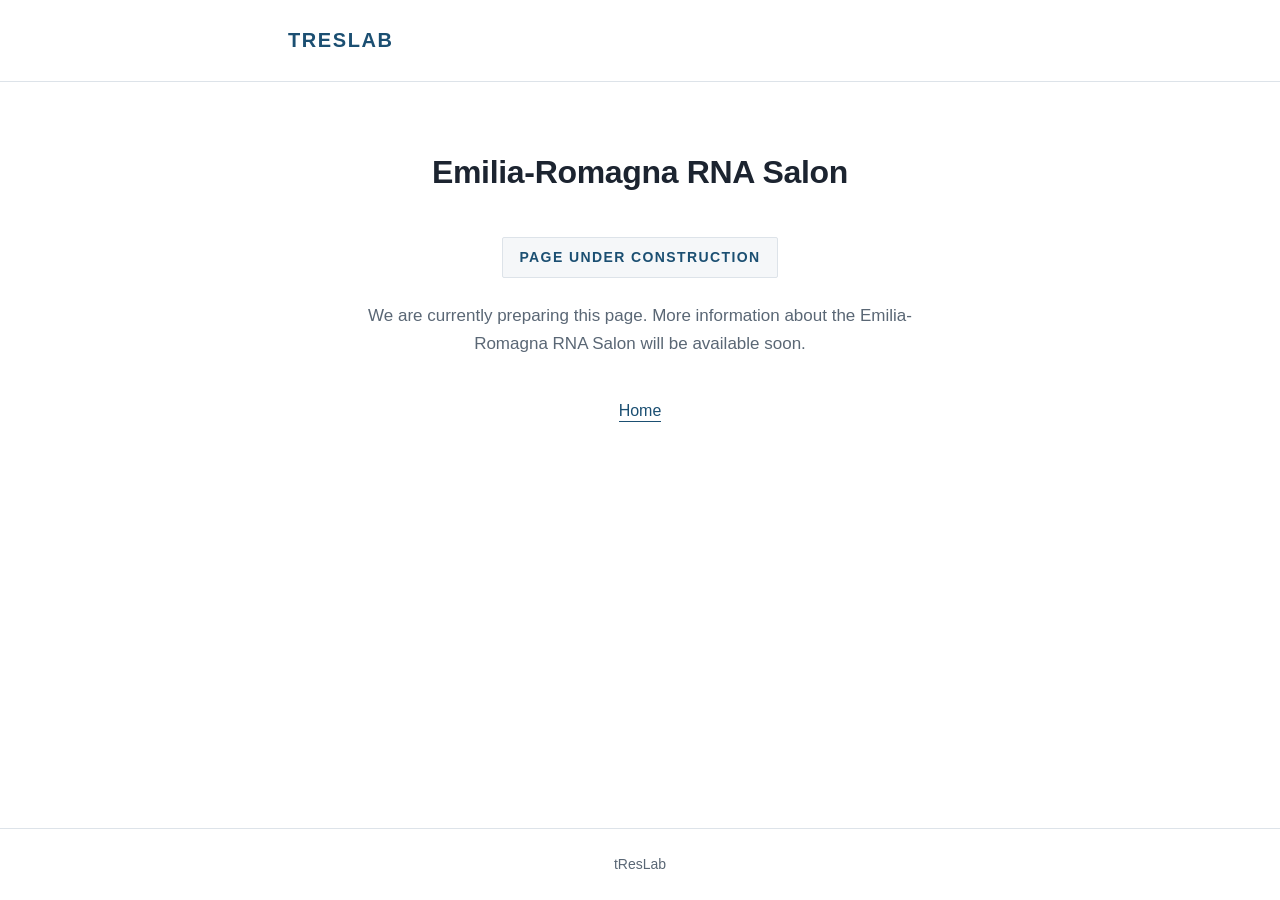
==== emiliaromagna-rna-salon/index.html @ 06aff768 "Add static work-in-progress site with home and RNA Salon pages Co-authored-by: scolari-mattia <32654" ====
<!DOCTYPE html>
<html lang="en">
<head>
    <meta charset="utf-8">
    <meta name="viewport" content="width=device-width, initial-scale=1">
    <title>Emilia-Romagna RNA Salon &mdash; tResLab</title>
    <meta name="description" content="Emilia-Romagna RNA Salon &mdash; page under construction.">
    <link rel="stylesheet" href="../css/style.css">
</head>
<body>
    <header class="site-header">
        <p class="site-title">tResLab</p>
    </header>

    <main class="site-main">
        <h1 class="page-title">Emilia-Romagna RNA Salon</h1>
        <p class="notice">Page under construction</p>
        <p class="lead">We are currently preparing this page. More information about the Emilia-Romagna RNA Salon will be available soon.</p>
        <nav class="site-nav">
            <a href="../">Home</a>
        </nav>
    </main>

    <footer class="site-footer">
        <p>tResLab</p>
    </footer>
</body>
</html>
---- css/style.css ----
:root {
    --color-background: #ffffff;
    --color-surface: #f5f7f9;
    --color-text: #1c2430;
    --color-muted: #5a6775;
    --color-accent: #1b4f72;
    --color-border: #dde3e9;
    --max-width: 44rem;
}

*,
*::before,
*::after {
    box-sizing: border-box;
}

body {
    margin: 0;
    min-height: 100vh;
    display: flex;
    flex-direction: column;
    background-color: var(--color-background);
    color: var(--color-text);
    font-family: "Helvetica Neue", Helvetica, Arial, sans-serif;
    font-size: 1rem;
    line-height: 1.65;
    -webkit-font-smoothing: antialiased;
}

.site-header {
    border-bottom: 1px solid var(--color-border);
    padding: 1.5rem 1.25rem;
}

.site-header .site-title {
    max-width: var(--max-width);
    margin: 0 auto;
    font-size: 1.25rem;
    font-weight: 600;
    letter-spacing: 0.08em;
    text-transform: uppercase;
    color: var(--color-accent);
}

.site-main {
    flex: 1 0 auto;
    width: 100%;
    max-width: var(--max-width);
    margin: 0 auto;
    padding: 4rem 1.25rem;
    text-align: center;
}

.page-title {
    margin: 0 0 1.5rem;
    font-size: 2rem;
    font-weight: 600;
    letter-spacing: -0.01em;
}

.notice {
    display: inline-block;
    margin-bottom: 1.5rem;
    padding: 0.5rem 1rem;
    background-color: var(--color-surface);
    border: 1px solid var(--color-border);
    border-radius: 2px;
    font-size: 0.875rem;
    font-weight: 600;
    letter-spacing: 0.1em;
    text-transform: uppercase;
    color: var(--color-accent);
}

.lead {
    margin: 0 auto 2.5rem;
    max-width: 34rem;
    color: var(--color-muted);
    font-size: 1.0625rem;
}

.site-nav a {
    color: var(--color-accent);
    text-decoration: none;
    border-bottom: 1px solid var(--color-accent);
    padding-bottom: 0.1rem;
}

.site-nav a:hover,
.site-nav a:focus {
    color: var(--color-text);
    border-bottom-color: var(--color-text);
}

.site-footer {
    border-top: 1px solid var(--color-border);
    padding: 1.5rem 1.25rem;
    color: var(--color-muted);
    font-size: 0.875rem;
    text-align: center;
}

.site-footer p {
    max-width: var(--max-width);
    margin: 0 auto;
}

@media (max-width: 40rem) {
    .site-main {
        padding: 2.5rem 1.25rem;
    }

    .page-title {
        font-size: 1.625rem;
    }
}
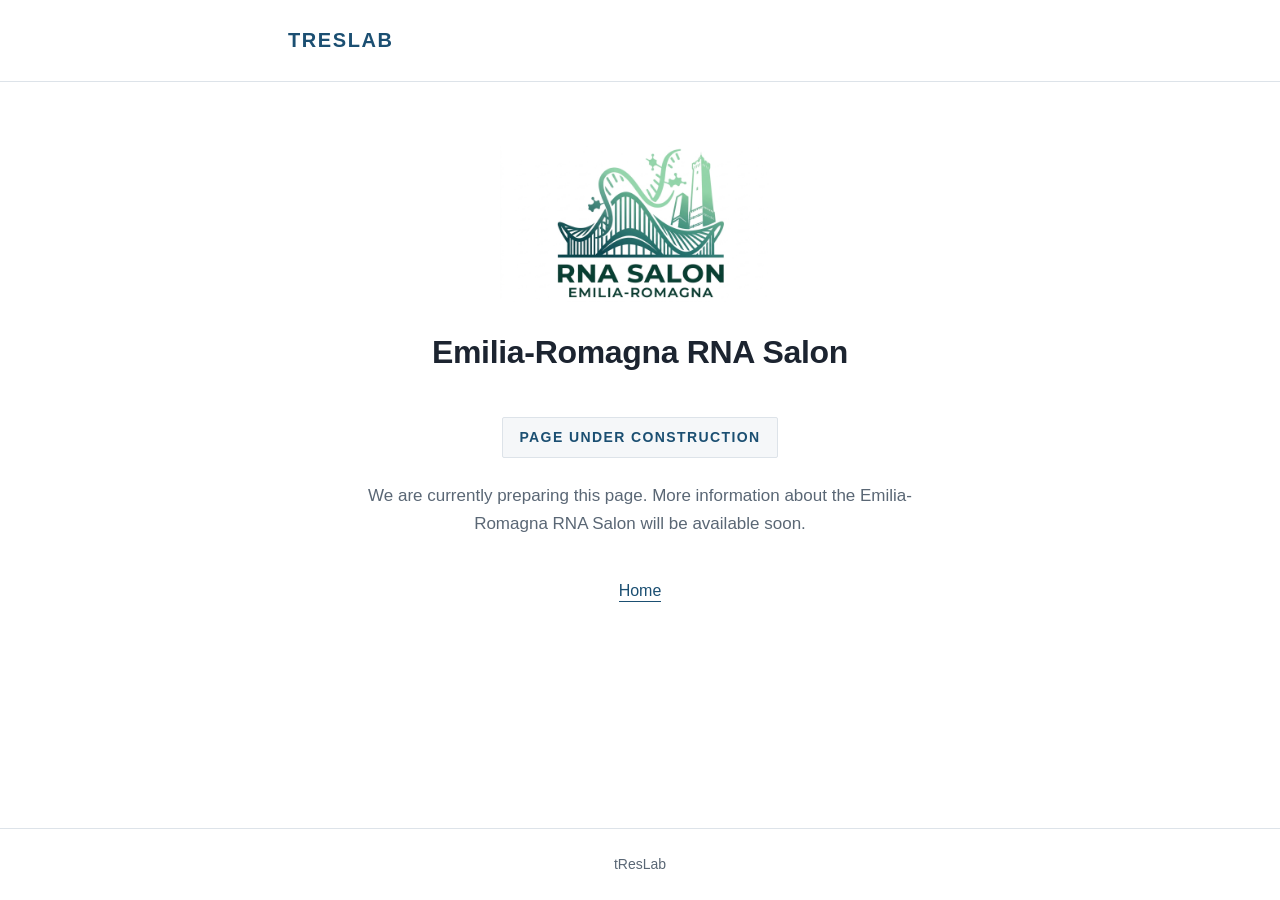
==== commit ed5e9f0f: "Add RNA Salon logo to page header" ====
--- a/emiliaromagna-rna-salon/index.html
+++ b/emiliaromagna-rna-salon/index.html
@@ -6,6 +6,15 @@
     <title>Emilia-Romagna RNA Salon &mdash; tResLab</title>
     <meta name="description" content="Emilia-Romagna RNA Salon &mdash; page under construction.">
     <link rel="stylesheet" href="../css/style.css">
+    <style>
+        .page-logo {
+            display: block;
+            max-width: 280px;
+            width: 100%;
+            height: auto;
+            margin: 0 auto 1.5rem;
+        }
+    </style>
 </head>
 <body>
     <header class="site-header">
@@ -13,6 +22,7 @@
     </header>
 
     <main class="site-main">
+        <img class="page-logo" src="../images/RNA Salon ER_prova logo.jpg" alt="RNA Salon Emilia-Romagna logo">
         <h1 class="page-title">Emilia-Romagna RNA Salon</h1>
         <p class="notice">Page under construction</p>
         <p class="lead">We are currently preparing this page. More information about the Emilia-Romagna RNA Salon will be available soon.</p>
--- a/css/style.css
+++ b/css/style.css
@@ -92,6 +92,11 @@
     border-bottom-color: var(--color-text);
 }
 
+.site-nav a:focus-visible {
+    outline: 2px solid var(--color-accent);
+    outline-offset: 3px;
+}
+
 .site-footer {
     border-top: 1px solid var(--color-border);
     padding: 1.5rem 1.25rem;
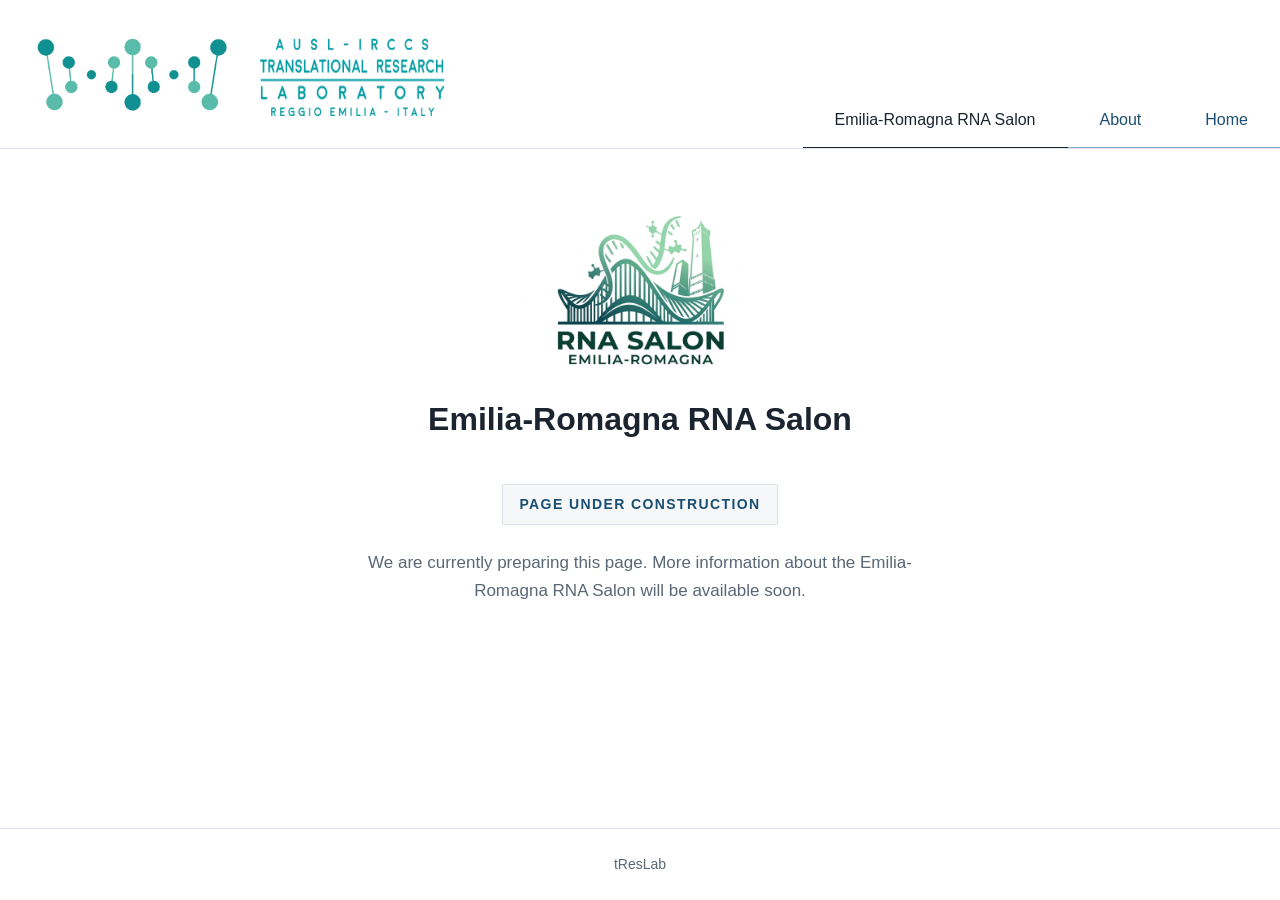
==== commit 7209d7bb: "Aggiunta header con logo e menu" ====
--- a/emiliaromagna-rna-salon/index.html
+++ b/emiliaromagna-rna-salon/index.html
@@ -18,7 +18,27 @@
 </head>
 <body>
     <header class="site-header">
-        <p class="site-title">tResLab</p>
+        <div class="site-branding">
+        <img class="site-logo" src="../images/Logo_LAB/logo_LAB_nowords.png" alt="tResLab Logo">
+        <img class="site-title" src="../images/Logo_LAB/logo_text.png" alt="tResLab Logo with Words">
+        </div>
+        <button
+            class="menu-toggle"
+            type="button"
+            aria-expanded="false"
+            aria-controls="site-nav"
+            aria-label="Open menu"
+        >
+            <svg aria-hidden="true" viewBox="0 0 24 24">
+                <path d="M3 6h18M3 12h18M3 18h18" />
+            </svg>
+        </button>
+        <nav class="site-nav" id="site-nav">
+            <a class="current" href="/emiliaromagna-rna-salon/">Emilia-Romagna RNA Salon</a>
+            <a href="/about.html">About</a>
+            <a href="/">Home</a>
+            
+        </nav>
     </header>
 
     <main class="site-main">
@@ -26,13 +46,11 @@
         <h1 class="page-title">Emilia-Romagna RNA Salon</h1>
         <p class="notice">Page under construction</p>
         <p class="lead">We are currently preparing this page. More information about the Emilia-Romagna RNA Salon will be available soon.</p>
-        <nav class="site-nav">
-            <a href="../">Home</a>
-        </nav>
     </main>
 
     <footer class="site-footer">
         <p>tResLab</p>
     </footer>
+    <script src="../js/main.js" defer></script>
 </body>
 </html>
--- a/css/style.css
+++ b/css/style.css
@@ -4,8 +4,10 @@
     --color-text: #1c2430;
     --color-muted: #5a6775;
     --color-accent: #1b4f72;
+    --color-secondary: #84aeca;
     --color-border: #dde3e9;
     --max-width: 44rem;
+    --header-height: 5rem;
 }
 
 *,
@@ -28,18 +30,129 @@
 }
 
 .site-header {
+    display: flex;
+    align-items: center;
+    justify-content:space-between;
+    gap: 15px;
+    flex-direction: row;
     border-bottom: 1px solid var(--color-border);
+
+    min-height: var(--header-height);
     padding: 1.5rem 1.25rem;
-}
-
-.site-header .site-title {
-    max-width: var(--max-width);
-    margin: 0 auto;
-    font-size: 1.25rem;
-    font-weight: 600;
-    letter-spacing: 0.08em;
-    text-transform: uppercase;
+
+    position: relative;
+}
+
+.site-header .site-branding{
+    display: flex;
+    gap: 20px;
+}
+
+.site-logo, .site-title{
+    height: 1.2 rem;
+    max-width: 200px;
+}
+
+.site-title{
+    visibility: hidden;
+}
+
+.menu-toggle {
+    align-self: center;
+    width: auto;
+    height: auto;
+    padding: 0.5rem;
     color: var(--color-accent);
+    background: transparent;
+    border: 0;
+    cursor: pointer;
+}
+
+.menu-toggle svg {
+    display: block;
+    width: 1.5rem;
+    height: 1.5rem;
+    fill: none;
+    stroke: var(--color-accent);
+    stroke-width: 2;
+    stroke-linecap: round;
+}
+
+.site-nav{
+    display: none;
+}
+
+.site-nav-expanded{
+    display: flex;
+    flex-direction: column;
+    position: absolute;
+    top: 100%;
+    left: 0;
+
+    width: 100%;
+    height: 100vh;
+
+    margin: 0;
+    padding: 0;
+
+    background-color: var(--color-background);
+    border-top: 1px solid var(--color-accent);
+}
+
+.site-nav a {
+    color: var(--color-accent);
+    text-decoration: none;
+    border-bottom: 1px solid var(--color-border);
+    width: 100%;
+    padding: 0.8em 2em;
+}
+
+.site-nav a:hover{
+    color: var(--color-text);
+    border-bottom-color: var(--color-text);
+}
+
+@media (min-width: 1080px) {
+    .site-branding{
+        padding: 2rem;
+    }
+
+    .site-title{
+        visibility: visible;
+    }
+    .menu-toggle {
+        display: none;
+    }
+    .site-header {
+        align-items: stretch;
+        justify-content: space-between;
+        padding: 0;
+    }
+    .site-nav {
+        display: flex;
+        align-items: flex-end;
+        justify-content: center;
+    }
+
+    .site-nav a {
+        width: auto;
+        color: var(--color-accent);
+        text-decoration: none;
+        text-align: center;
+        border-bottom: 1px solid var(--color-secondary);
+    }
+
+    .site-nav a:hover,
+    .site-nav a:focus,
+    .site-nav a.current {
+        color: var(--color-text);
+        border-bottom-color: var(--color-text);
+    }
+
+    .site-nav a:focus-visible {
+        outline: 2px solid var(--color-accent);
+        outline-offset: 3px;
+    }
 }
 
 .site-main {
@@ -47,15 +160,13 @@
     width: 100%;
     max-width: var(--max-width);
     margin: 0 auto;
-    padding: 4rem 1.25rem;
+    padding: 2.5rem 1.25rem;
     text-align: center;
 }
 
 .page-title {
     margin: 0 0 1.5rem;
-    font-size: 2rem;
-    font-weight: 600;
-    letter-spacing: -0.01em;
+    font-size: 1.625rem;
 }
 
 .notice {
@@ -79,23 +190,6 @@
     font-size: 1.0625rem;
 }
 
-.site-nav a {
-    color: var(--color-accent);
-    text-decoration: none;
-    border-bottom: 1px solid var(--color-accent);
-    padding-bottom: 0.1rem;
-}
-
-.site-nav a:hover,
-.site-nav a:focus {
-    color: var(--color-text);
-    border-bottom-color: var(--color-text);
-}
-
-.site-nav a:focus-visible {
-    outline: 2px solid var(--color-accent);
-    outline-offset: 3px;
-}
 
 .site-footer {
     border-top: 1px solid var(--color-border);
@@ -110,12 +204,12 @@
     margin: 0 auto;
 }
 
-@media (max-width: 40rem) {
+@media (min-width: 40rem) {
     .site-main {
-        padding: 2.5rem 1.25rem;
+        padding: 4rem 1.25rem;
     }
 
     .page-title {
-        font-size: 1.625rem;
-    }
-}
+        font-size: 2rem;
+    }
+}
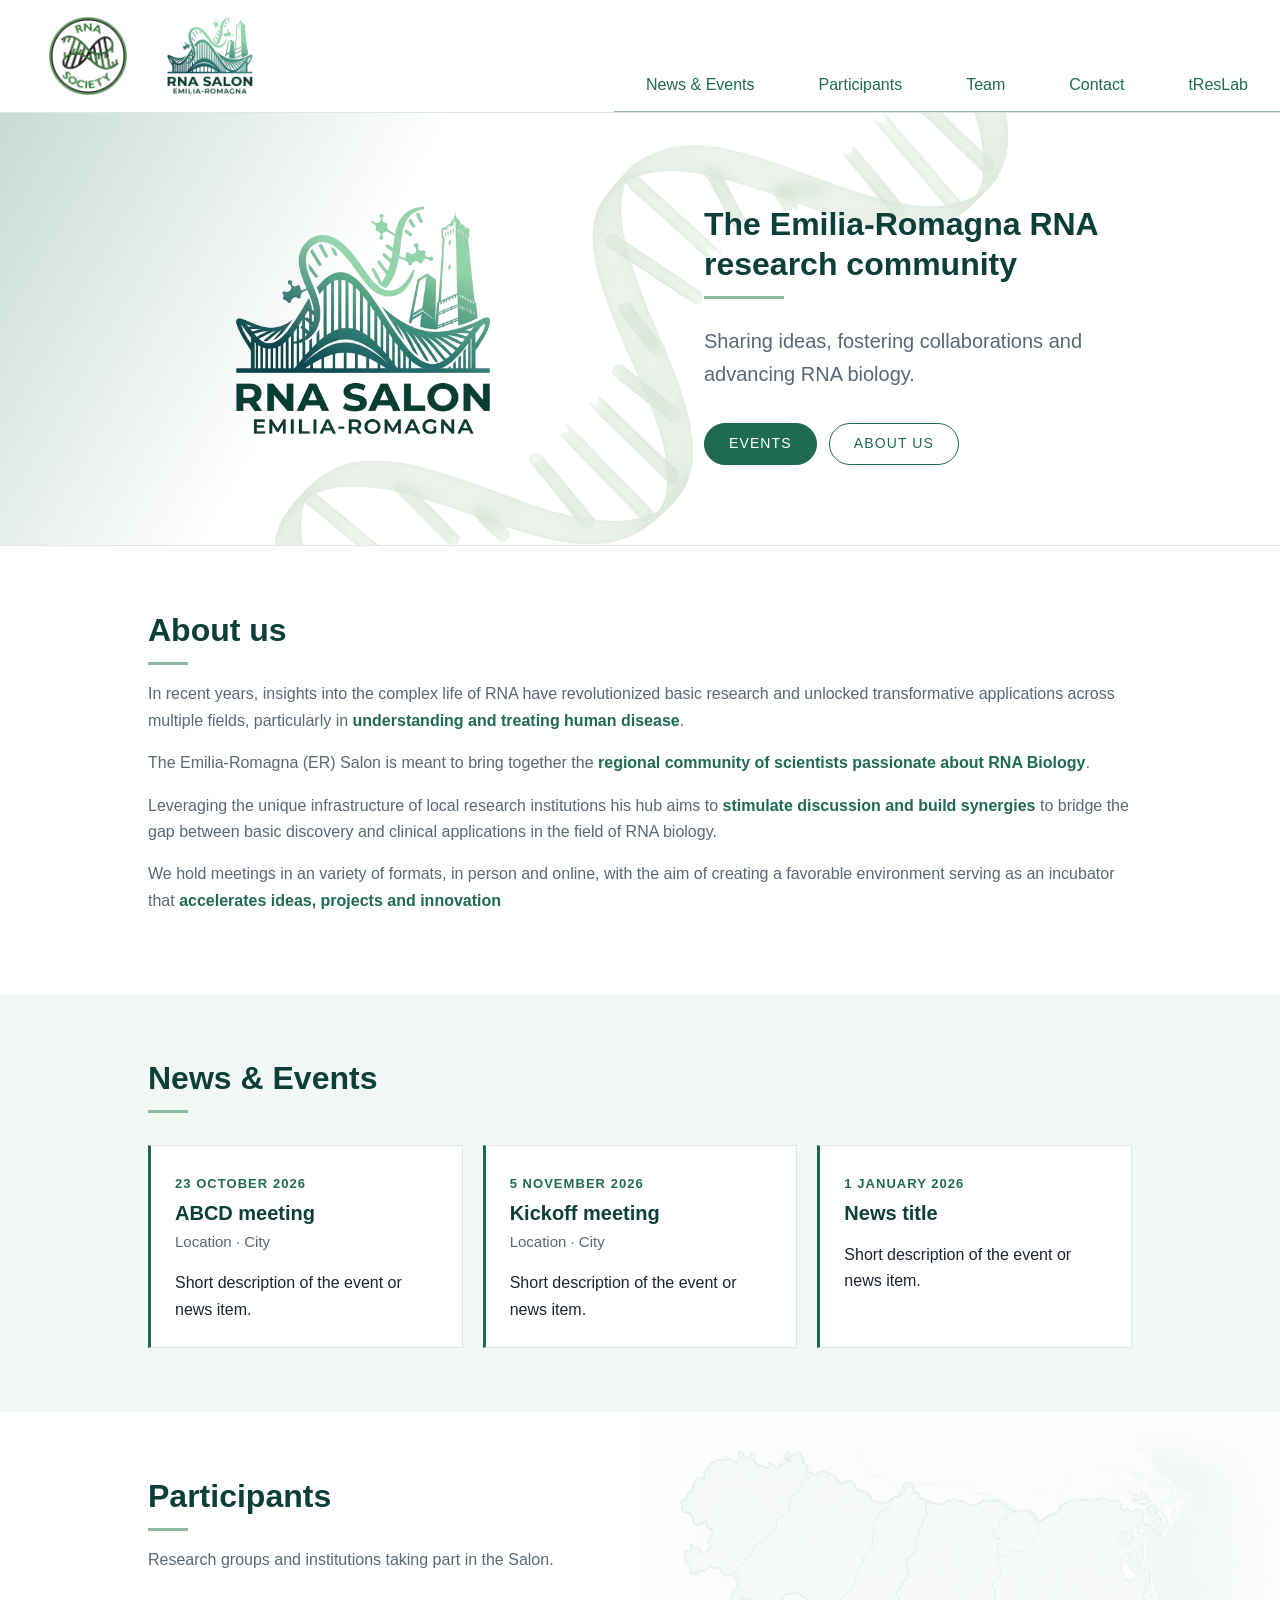
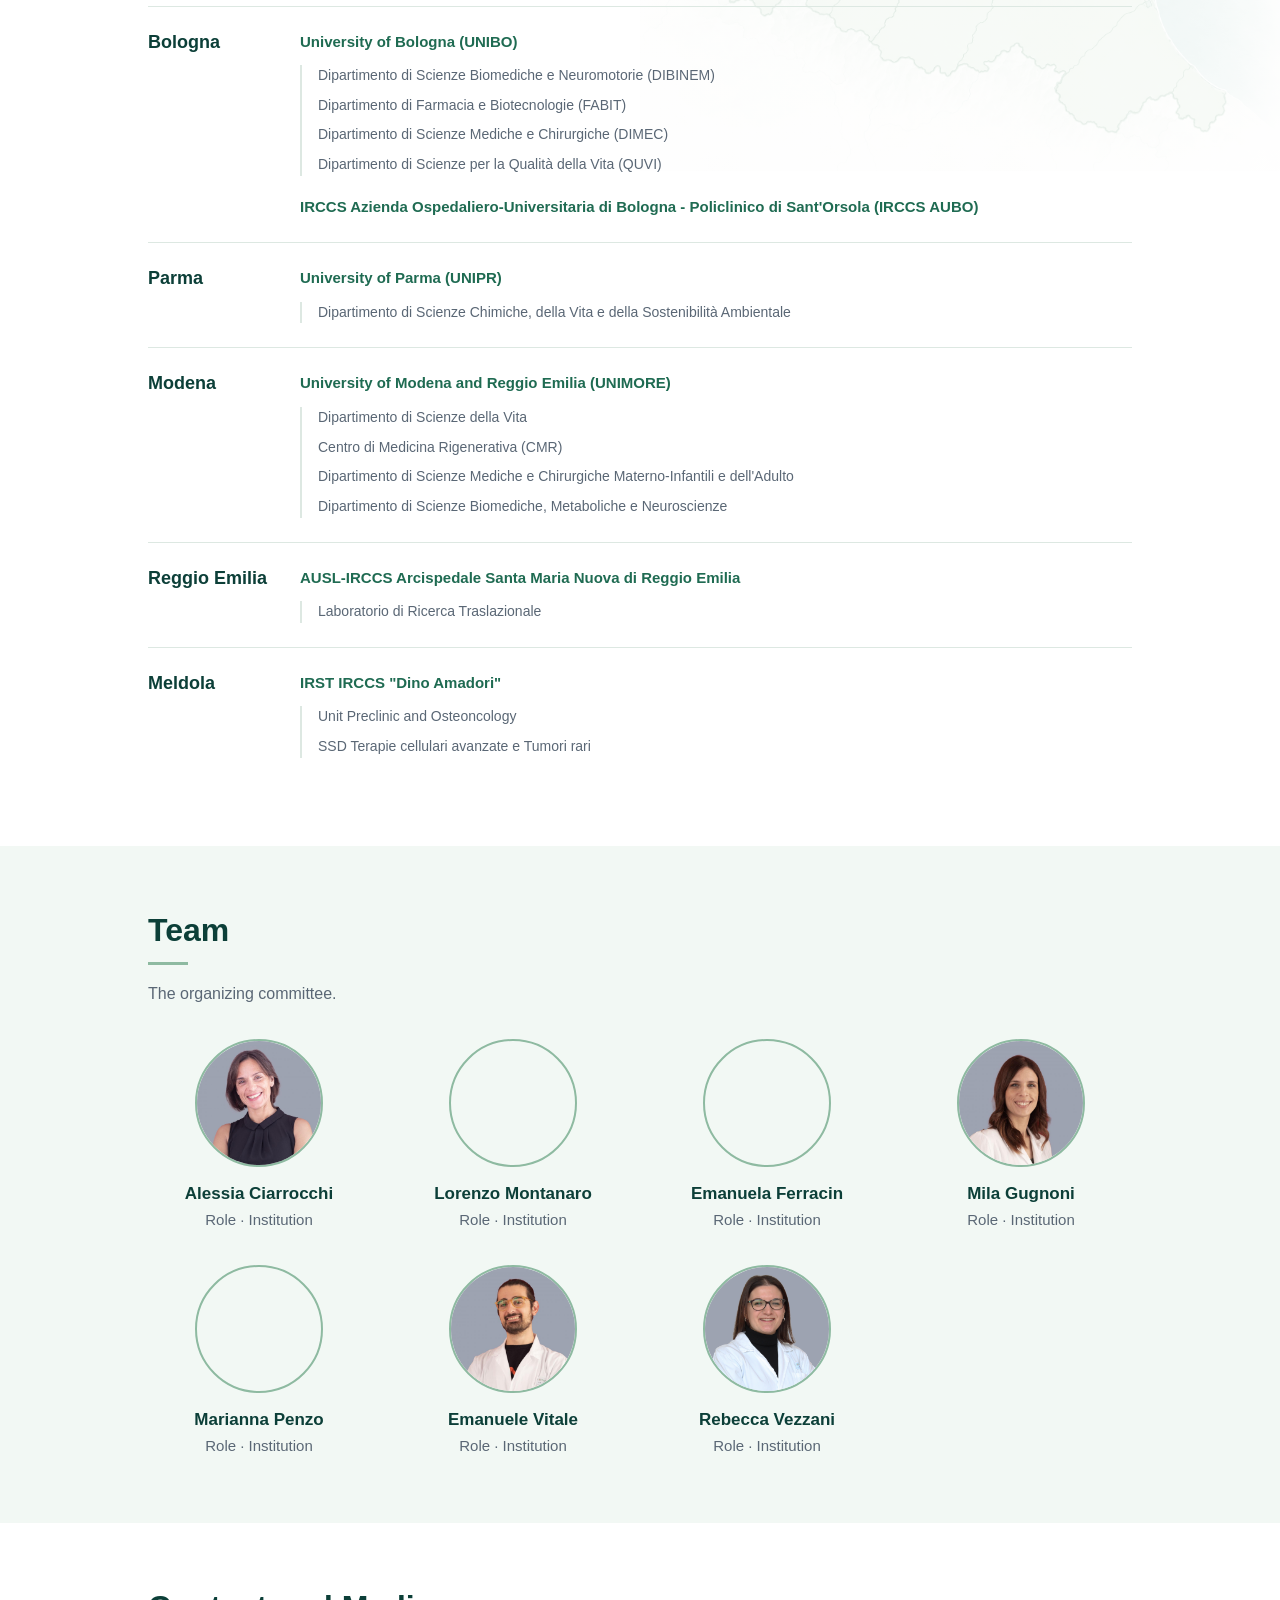
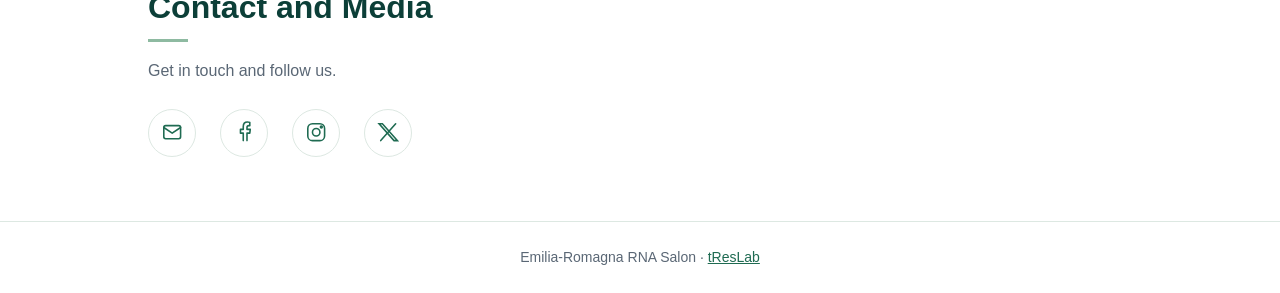
==== commit 5fead275: "Prototipo finale" ====
--- a/emiliaromagna-rna-salon/index.html
+++ b/emiliaromagna-rna-salon/index.html
@@ -4,23 +4,16 @@
     <meta charset="utf-8">
     <meta name="viewport" content="width=device-width, initial-scale=1">
     <title>Emilia-Romagna RNA Salon &mdash; tResLab</title>
-    <meta name="description" content="Emilia-Romagna RNA Salon &mdash; page under construction.">
+    <meta name="description" content="Emilia-Romagna RNA Salon: a regional meeting for researchers working on RNA biology.">
+    <link rel="icon" type="image/x-icon" href="./images/rna-salon-favicon.ico">
     <link rel="stylesheet" href="../css/style.css">
-    <style>
-        .page-logo {
-            display: block;
-            max-width: 280px;
-            width: 100%;
-            height: auto;
-            margin: 0 auto 1.5rem;
-        }
-    </style>
+    <link rel="stylesheet" href="style.css">
 </head>
-<body>
+<body class="salon">
     <header class="site-header">
         <div class="site-branding">
-        <img class="site-logo" src="../images/Logo_LAB/logo_LAB_nowords.png" alt="tResLab Logo">
-        <img class="site-title" src="../images/Logo_LAB/logo_text.png" alt="tResLab Logo with Words">
+                        <a href="/"><img class="site-logo" src="./images/logo-rna-society.png" alt="RNA Society"></a>
+            <a href="/"><img class="site-logo" src="./images/RNA Salon ER_prova logo.png" alt="RNA Salon Emilia-Romagna Logo"></a>
         </div>
         <button
             class="menu-toggle"
@@ -34,22 +27,310 @@
             </svg>
         </button>
         <nav class="site-nav" id="site-nav">
-            <a class="current" href="/emiliaromagna-rna-salon/">Emilia-Romagna RNA Salon</a>
-            <a href="/about.html">About</a>
-            <a href="/">Home</a>
-            
+            <a href="#news">News &amp; Events</a>
+            <a href="#participants">Participants</a>
+            <a href="#team">Team</a>
+            <a href="#contact">Contact</a>
+            <a href="/">tResLab</a>
         </nav>
     </header>
 
-    <main class="site-main">
-        <img class="page-logo" src="../images/RNA Salon ER_prova logo.jpg" alt="RNA Salon Emilia-Romagna logo">
-        <h1 class="page-title">Emilia-Romagna RNA Salon</h1>
-        <p class="notice">Page under construction</p>
-        <p class="lead">We are currently preparing this page. More information about the Emilia-Romagna RNA Salon will be available soon.</p>
+    <main>
+        <!-- HERO -->
+        <section class="hero" id="top">
+            <div class="container">
+                <div class="hero-grid">
+                    <div class="hero-brand">
+                        <img class="hero-logo" src="./images/RNA Salon ER_prova logo.png" alt="RNA Salon Emilia-Romagna logo">
+                    </div>
+                    <div class="hero-copy">
+                        <h1 class="visually-hidden">Emilia-Romagna RNA Salon</h1>
+                        
+                        <h2 class="hero-title">The Emilia-Romagna RNA research community</h2>
+                        <p class="hero-lead">Sharing ideas, fostering collaborations and advancing RNA biology.</p>
+                        <div class="hero-actions">
+                            <a class="button button-primary" href="#news">Events</a>
+                            <a class="button button-secondary" href="#team">About us</a>
+                        </div>
+                    </div>
+                </div>
+            </div>
+        </section>
+        
+        <!-- ABOUT US -->
+        <section class="section" id="team">
+            <div class="container">
+                <h2 class="section-title">About us</h2>
+                <p class="section-intro">In recent years, insights into the complex life of RNA have revolutionized basic research 
+                    and unlocked transformative applications across multiple fields, particularly in <span class="section-emphasis">understanding and treating human disease</span>. </p>
+                <p class="section-intro">The Emilia-Romagna (ER) Salon is meant to bring together the <span class="section-emphasis">regional community of scientists passionate about RNA Biology</span>. </p>
+                <p class="section-intro">Leveraging the unique infrastructure of local research institutions his hub aims to <span class="section-emphasis">stimulate discussion and build synergies</span>
+                     to bridge the gap between basic discovery and clinical applications in the field of RNA biology. </p>
+                <p class="section-intro">We hold meetings in an variety of formats, in person and online, with the aim of creating a favorable environment serving as 
+                    an incubator that <span class="section-emphasis">accelerates ideas, projects and innovation</span></p>
+            </div>
+        </section>
+
+        <!-- NEWS & EVENTS -->
+        <section class="section section-alt" id="news">
+            <div class="container">
+                <h2 class="section-title">News &amp; Events</h2>
+                <ul class="card-list">
+                    <li class="card">
+                        <time class="card-date" datetime="2026-10-23">23 October 2026</time>
+                        <h3 class="card-title">ABCD meeting</h3>
+                        <p class="card-meta">Location &middot; City</p>
+                        <p>Short description of the event or news item.</p>
+                    </li>
+                    <li class="card">
+                        <time class="card-date" datetime="2026-11-05">5 November 2026</time>
+                        <h3 class="card-title">Kickoff meeting</h3>
+                        <p class="card-meta">Location &middot; City</p>
+                        <p>Short description of the event or news item.</p>
+                    </li>
+                    <li class="card">
+                        <time class="card-date" datetime="2026-01-01">1 January 2026</time>
+                        <h3 class="card-title">News title</h3>
+                        <p>Short description of the event or news item.</p>
+                    </li>
+                </ul>
+            </div>
+        </section>
+
+        <!-- PARTICIPANTS -->
+<section class="section" id="participants">
+    <div class="container">
+        <h2 class="section-title">Participants</h2>
+        <p class="section-intro">
+            Research groups and institutions taking part in the Salon.
+        </p>
+
+        <div class="participant-cities">
+
+            <!-- Bologna -->
+            <section class="participant-city">
+                <h3 class="city-name">Bologna</h3>
+
+                <div class="city-institutions">
+                    <div class="institution">
+                        <h4 class="institution-name">
+                            University of Bologna (UNIBO)
+                        </h4>
+
+                        <ul class="department-list">
+                            <li>Dipartimento di Scienze Biomediche e Neuromotorie (DIBINEM)</li>
+                            <li>Dipartimento di Farmacia e Biotecnologie (FABIT)</li>
+                            <li>Dipartimento di Scienze Mediche e Chirurgiche (DIMEC)</li>
+                            <li>Dipartimento di Scienze per la Qualità della Vita (QUVI)</li>
+                        </ul>
+                    </div>
+
+                    <div class="institution">
+                        <h4 class="institution-name">
+                            IRCCS Azienda Ospedaliero-Universitaria di Bologna - Policlinico di Sant'Orsola (IRCCS AUBO)
+                        </h4>
+                    </div>
+                </div>
+            </section>
+
+            <!-- Parma -->
+            <section class="participant-city">
+                <h3 class="city-name">Parma</h3>
+
+                <div class="city-institutions">
+                    <div class="institution">
+                        <h4 class="institution-name">
+                            University of Parma (UNIPR)
+                        </h4>
+
+                        <ul class="department-list">
+                            <li>
+                                Dipartimento di Scienze Chimiche, della Vita e
+                                della Sostenibilità Ambientale
+                            </li>
+                        </ul>
+                    </div>
+                </div>
+            </section>
+
+            <!-- Modena -->
+            <section class="participant-city">
+                <h3 class="city-name">Modena</h3>
+
+                <div class="city-institutions">
+                    <div class="institution">
+                        <h4 class="institution-name">
+                            University of Modena and Reggio Emilia (UNIMORE)
+                        </h4>
+
+                        <ul class="department-list">
+                            <li>Dipartimento di Scienze della Vita</li>
+                            <li>Centro di Medicina Rigenerativa (CMR)</li>
+                            <li>
+                                Dipartimento di Scienze Mediche e Chirurgiche
+                                Materno-Infantili e dell'Adulto
+                            </li>
+                            <li>
+                                Dipartimento di Scienze Biomediche,
+                                Metaboliche e Neuroscienze
+                            </li>
+                        </ul>
+                    </div>
+                </div>
+            </section>
+
+            <!-- Reggio Emilia -->
+            <section class="participant-city">
+                <h3 class="city-name">Reggio Emilia</h3>
+
+                <div class="city-institutions">
+                    <div class="institution">
+                        <h4 class="institution-name">
+                            AUSL-IRCCS Arcispedale Santa Maria Nuova di Reggio Emilia
+                        </h4>
+
+                        <ul class="department-list">
+                            <li>Laboratorio di Ricerca Traslazionale</li>
+                        </ul>
+                    </div>
+                </div>
+            </section>
+
+            <!-- Meldola -->
+            <section class="participant-city">
+                <h3 class="city-name">Meldola</h3>
+
+                <div class="city-institutions">
+                    <div class="institution">
+                        <h4 class="institution-name">
+                            IRST IRCCS "Dino Amadori"
+                        </h4>
+
+                        <ul class="department-list">
+                            <li>Unit Preclinic and Osteoncology</li>
+                            <li>SSD Terapie cellulari avanzate e Tumori rari</li>
+                        </ul>
+                    </div>
+                </div>
+            </section>
+
+        </div>
+    </div>
+</section>
+
+        <!-- TEAM -->
+        <section class="section section-alt" id="team">
+            <div class="container">
+                <h2 class="section-title">Team</h2>
+                <p class="section-intro">The organizing committee.</p>
+                <ul class="team-grid">
+                    <li class="member">
+                        <div class="member-photo" aria-hidden="true">
+                            <img src="./images/AlessiaCiarrocchi.jpg" alt="Alessia Ciarrocchi">
+                        </div>
+                        <h3 class="member-name">Alessia Ciarrocchi</h3>
+                        <p class="member-role">Role &middot; Institution</p>
+                    </li>
+                    <li class="member">
+                        <div class="member-photo" aria-hidden="true"></div>
+                        <h3 class="member-name">Lorenzo Montanaro</h3>
+                        <p class="member-role">Role &middot; Institution</p>
+                    </li>
+                    <li class="member">
+                        <div class="member-photo" aria-hidden="true"></div>
+                        <h3 class="member-name">Emanuela Ferracin</h3>
+                        <p class="member-role">Role &middot; Institution</p>
+                    </li>
+                    <li class="member">
+                        <div class="member-photo" aria-hidden="true">
+                            <img src="./images/MilaGugnoni.jpg" alt="Mila Gugnoni">
+                        </div>
+                        <h3 class="member-name">Mila Gugnoni</h3>
+                        <p class="member-role">Role &middot; Institution</p>
+                    </li>
+                    <li class="member">
+                        <div class="member-photo" aria-hidden="true"></div>
+                        <h3 class="member-name">Marianna Penzo</h3>
+                        <p class="member-role">Role &middot; Institution</p>
+                    </li>
+                    <li class="member">
+                        <div class="member-photo" aria-hidden="true">
+                            <img src="./images/EmanueleVitale.jpg" alt="Emanuele Vitale">
+                        </div>
+                        <h3 class="member-name">Emanuele Vitale</h3>
+                        <p class="member-role">Role &middot; Institution</p>
+                    </li>
+                    <li class="member">
+                        <div class="member-photo" aria-hidden="true">
+                            <img src="./images/RebeccaVezzani.jpg" alt="Rebecca Vezzani">
+                        </div>
+                        <h3 class="member-name">Rebecca Vezzani</h3>
+                        <p class="member-role">Role &middot; Institution</p>
+                    </li>
+                </ul>
+            </div>
+        </section>
+
+        <!-- CONTACT -->
+        <section class="section" id="contact">
+            <div class="container">
+                <h2 class="section-title">Contact and Media</h2>
+                <p class="section-intro">Get in touch and follow us.</p>
+
+                <div class="contact-links">
+                    <!-- Email -->
+                    <a href="mailto:info@example.com"
+                    aria-label="Send us an email">
+                        <svg viewBox="0 0 24 24" aria-hidden="true">
+                            <rect x="3" y="5" width="18" height="14" rx="2"/>
+                            <path d="m3 7 9 6 9-6"/>
+                        </svg>
+                    </a>
+
+                    <!-- Facebook -->
+                    <a href="https://www.facebook.com/"
+                    target="_blank"
+                    rel="noopener noreferrer"
+                    aria-label="Facebook (opens in a new tab)">
+                        <svg viewBox="0 0 24 24" aria-hidden="true">
+                            <path d="M15 21v-8h3l.5-4H15V7
+                                    c0-1.2.4-2 2-2h1V1.4
+                                    C17.5 1.1 16.5 1 15.5 1
+                                    12.5 1 11 2.8 11 6v3H8v4h3v8"/>
+                        </svg>
+                    </a>
+
+                    <!-- Instagram -->
+                    <a href="https://www.instagram.com/"
+                    target="_blank"
+                    rel="noopener noreferrer"
+                    aria-label="Instagram (opens in a new tab)">
+                        <svg viewBox="0 0 24 24" aria-hidden="true">
+                            <rect x="3" y="3" width="18" height="18" rx="5"/>
+                            <circle cx="12" cy="12" r="4"/>
+                            <circle cx="17.5" cy="6.5" r="1"/>
+                        </svg>
+                    </a>
+
+                    <!-- X -->
+                    <a href="https://x.com/"
+                    target="_blank"
+                    rel="noopener noreferrer"
+                    aria-label="X (opens in a new tab)">
+                        <svg viewBox="0 0 24 24" aria-hidden="true">
+                            <path d="M4 3L20 21H16.5L0.5 3H4Z"
+                                transform="translate(1.75 0)"
+                                stroke-linejoin="miter"/>
+                            <path d="M20 3L4 21"/>
+                        </svg>
+                    </a>
+                </div>
+            </div>
+        </section>
     </main>
 
     <footer class="site-footer">
-        <p>tResLab</p>
+        <p>Emilia-Romagna RNA Salon &middot; <a href="/">tResLab</a></p>
     </footer>
     <script src="../js/main.js" defer></script>
 </body>
--- a/css/style.css
+++ b/css/style.css
@@ -38,19 +38,30 @@
     border-bottom: 1px solid var(--color-border);
 
     min-height: var(--header-height);
-    padding: 1.5rem 1.25rem;
-
-    position: relative;
+    padding: 1rem 0.75rem;
+
+    position: sticky;
+    top: 0;
+    z-index: 100;
+    background-color: var(--color-background);
+    transition: min-height 220ms ease, padding 220ms ease,
+        background-color 220ms ease, box-shadow 220ms ease;
 }
 
 .site-header .site-branding{
     display: flex;
-    gap: 20px;
+    align-items: center;
+    gap: 10px;
+    transition: padding 220ms ease;
+    padding: 0.5rem 1rem;
 }
 
 .site-logo, .site-title{
-    height: 1.2 rem;
+    display: block;
+    height: 5rem;
+    width: auto;
     max-width: 200px;
+    transition: height 220ms ease;
 }
 
 .site-title{
@@ -90,7 +101,9 @@
     left: 0;
 
     width: 100%;
-    height: 100vh;
+    max-height: calc(100vh - 100%);
+    max-height: calc(100dvh - 100%);
+    overflow-y: auto;
 
     margin: 0;
     padding: 0;
@@ -152,6 +165,49 @@
     .site-nav a:focus-visible {
         outline: 2px solid var(--color-accent);
         outline-offset: 3px;
+    }
+}
+
+.site-header.is-scrolled {
+    min-height: 4rem;
+    padding: 0.5rem 1.25rem;
+    background-color: rgba(255, 255, 255, 0.705);
+    -webkit-backdrop-filter: blur(12px);
+    backdrop-filter: blur(12px);
+    box-shadow: 0 3px 16px rgba(28, 36, 48, 0.06);
+}
+
+.site-header.is-scrolled .site-logo,
+.site-header.is-scrolled .site-title {
+    height: 3rem;
+}
+
+.site-header.is-scrolled .site-nav a {
+    border-bottom: hidden;
+}
+
+
+@media (min-width: 1080px) {
+    .site-header.is-scrolled {
+        align-items: center;
+        padding: 0.5rem 2rem;
+    }
+
+    .site-header .site-branding {
+        padding: 1rem 0 1rem 3rem;
+    }
+    .site-header.is-scrolled .site-branding {
+        padding: 0;
+    }
+
+}
+
+@media (prefers-reduced-motion: reduce) {
+    .site-header,
+    .site-header .site-branding,
+    .site-logo,
+    .site-title {
+        transition: none;
     }
 }
 
--- a/emiliaromagna-rna-salon/style.css
+++ b/emiliaromagna-rna-salon/style.css
@@ -0,0 +1,454 @@
+/* Emilia-Romagna RNA Salon — page-specific styles.
+   Loaded after ../css/style.css (shared header, nav, footer). */
+
+.salon {
+    /* Greens sampled from the RNA Salon logo */
+    --color-accent: #1f6b52;
+    --color-accent-dark: #0c3f38;
+    --color-accent-light: #8ebaa1;
+    --color-secondary: #8ebaa1;
+    --color-surface: #f2f8f4;
+    --color-border: #dde8e2;
+    --content-width: 64rem;
+}
+
+html {
+    scroll-behavior: smooth;
+    scroll-padding-top: 5rem;
+}
+
+.salon h1,
+.salon h2,
+.salon h3 {
+    color: var(--color-accent-dark);
+    line-height: 1.25;
+}
+
+.salon a {
+    color: var(--color-accent);
+}
+
+.visually-hidden {
+    position: absolute;
+    width: 1px;
+    height: 1px;
+    overflow: hidden;
+    clip: rect(0 0 0 0);
+    white-space: nowrap;
+}
+
+.container {
+    width: 100%;
+    max-width: var(--content-width);
+    margin: 0 auto;
+    padding: 0 1.25rem;
+}
+
+/* Hero */
+.hero {
+    padding: 3rem 0 4rem;
+    border-bottom: 1px solid var(--color-border);
+    background-image:
+        linear-gradient(
+            120deg,
+            rgba(145, 182, 170, 0.5) 0%,
+            rgba(255, 255, 255, 0.7) 30%
+        ),
+        url("./images/rna-background.png");
+
+    background-repeat: no-repeat, no-repeat;
+    background-position: right center, left -100px top -100px;
+    background-size: auto, 28rem;}
+
+.hero-grid {
+    display: grid;
+    grid-template-columns: minmax(0, 1fr);
+    align-items: center;
+    gap: 2rem;
+}
+
+.hero-logo {
+    display: block;
+    width: 100%;
+    max-width: 480px;
+    height: auto;
+    margin: 0 auto;
+}
+
+.hero-title::after{
+    content: "";
+    display: block;
+    width: 5rem;
+    height: 3px;
+    margin-top: 0.75rem;
+    background-color: var(--color-accent-light);
+}
+
+.hero-title {
+    font-size: 2rem;
+}
+
+.hero-lead {
+    display: flex;
+    flex-direction: column;
+    gap: 0.75rem;
+
+    max-width: 36rem;
+    margin: 0 0 2rem;
+
+    color: var(--color-muted);
+    font-size: 1.25rem;
+}
+
+.hero-actions {
+    display: flex;
+    flex-wrap: wrap;
+    gap: 0.75rem;
+}
+
+/* Base Button */
+.salon .button {
+    display: inline-flex;
+    align-items: center;
+    justify-content: center;
+
+    padding: 0.65rem 1.5rem;
+    border: 1px solid transparent;
+    border-radius: 36px;
+
+    font-size: 0.875rem;
+    font-weight: 500;
+    letter-spacing: 0.08em;
+    line-height: 1.4;
+    text-align: center;
+    text-decoration: none;
+    text-transform: uppercase;
+
+    transition:
+        background-color 0.2s ease,
+        color 0.2s ease,
+        border-color 0.2s ease;
+}
+
+/* Primary */
+.salon .button-primary {
+    background-color: var(--color-accent);
+    border-color: var(--color-accent);
+    color: #fff;
+}
+
+/* Secondary */
+.salon .button-secondary {
+    background-color: transparent;
+    border-color: var(--color-accent);
+    color: var(--color-accent);
+}
+
+/* Primary: hover */
+.salon .button-primary:hover {
+    background-color: var(--color-accent-dark);
+    border-color: var(--color-accent-dark);
+    color: #fff;
+}
+
+/* Secondary: hover */
+.salon .button-secondary:hover {
+    background-color: var(--color-accent);
+    border-color: var(--color-accent);
+    color: #fff;
+}
+
+/* Keyboard focus */
+.salon .button:focus-visible {
+    outline: 2px solid var(--color-accent-dark);
+    outline-offset: 3px;
+}
+
+/* Sections */
+.section {
+    padding: 4rem 0;
+}
+
+.section-alt {
+    background-color: var(--color-surface);
+}
+
+.section-title {
+    margin: 0 0 0.5rem;
+    font-size: 1.75rem;
+}
+
+.section-title::after {
+    content: "";
+    display: block;
+    width: 2.5rem;
+    height: 3px;
+    margin-top: 0.75rem;
+    background-color: var(--color-accent-light);
+}
+
+.section-intro {
+    margin: 1rem 0 1rem;
+    color: var(--color-muted);
+}
+
+.section-emphasis {
+    color: var(--color-accent);
+    font-weight: 600;
+}
+
+.card-list,
+.participant-list,
+.team-grid {
+    list-style: none;
+    margin: 2rem 0 0;
+    padding: 0;
+}
+
+/* News & Events */
+.card-list {
+    display: grid;
+    gap: 1.25rem;
+}
+
+.card {
+    padding: 1.5rem;
+    border: 1px solid var(--color-border);
+    border-left: 3px solid var(--color-accent);
+    background-color: var(--color-background);
+}
+
+.card-date {
+    font-size: 0.8125rem;
+    font-weight: 600;
+    letter-spacing: 0.08em;
+    text-transform: uppercase;
+    color: var(--color-accent);
+}
+
+.card-title {
+    margin: 0.25rem 0;
+    font-size: 1.25rem;
+}
+
+.card-meta {
+    margin: 0 0 0.5rem;
+    color: var(--color-muted);
+    font-size: 0.9375rem;
+}
+
+.card p:last-child {
+    margin-bottom: 0;
+}
+
+/* Participants */
+#participants {
+    background-image:
+        linear-gradient(
+            rgba(255, 255, 255, 0.8),
+            rgba(255, 255, 255, 0.9)
+        ),
+        url("./images/partecipant-background.png");
+
+    background-size: cover, 50%;
+    background-position: center, top right;
+    background-repeat: no-repeat;
+}
+
+/* ==========================================================
+   PARTICIPANTS
+   ========================================================== */
+
+/* Cities container */
+.participant-cities {
+    margin-top: 2rem;
+}
+
+/* City row */
+.participant-city {
+    display: grid;
+    grid-template-columns: 1fr;
+    gap: 0.75rem;
+
+    padding: 1.25rem 0;
+    border-top: 1px solid var(--color-border);
+}
+
+/* City name */
+.city-name {
+    margin: 0;
+
+    color: var(--color-accent-dark);
+    font-size: 1.25rem;
+    font-weight: 600;
+}
+
+/* Institutions */
+.city-institutions {
+    display: flex;
+    flex-direction: column;
+    gap: 1.25rem;
+    min-width: 0;
+}
+
+.institution-name {
+    margin: 0;
+
+    color: var(--color-accent);
+    font-size: 0.9375rem;
+    font-weight: 600;
+    line-height: 1.5;
+}
+
+/* Departments */
+.department-list {
+    display: grid;
+    gap: 0.5rem;
+
+    margin: 0.75rem 0 0;
+    padding: 0 0 0 1rem;
+
+    list-style: none;
+    border-left: 2px solid var(--color-border);
+}
+
+.department-list li {
+    color: var(--color-muted);
+    font-size: 0.875rem;
+    line-height: 1.55;
+}
+
+/* ==========================================================
+   RESPONSIVE
+   ========================================================== */
+
+@media (min-width: 40rem) {
+
+    .participant-city {
+        grid-template-columns: 8rem minmax(0, 1fr);
+        gap: 1.5rem;
+
+        padding: 1.5rem 0;
+    }
+
+    .city-name {
+        font-size: 1.125rem;
+    }
+}
+
+/* Team */
+.team-grid {
+    display: grid;
+    grid-template-columns: repeat(auto-fill, minmax(12rem, 1fr));
+    gap: 2rem;
+    text-align: center;
+}
+
+.member-photo {
+    width: 8rem;
+    height: 8rem;
+    margin: 0 auto 1rem;
+    border-radius: 50%;
+    background-color: var(--color-surface);
+    border: 2px solid var(--color-accent-light);
+
+}
+
+.member-photo img {
+    display: block;
+    width: 100%;
+    height: 100%;
+    object-fit:cover;
+    object-position: top;
+    border-radius: 50%;
+}
+
+
+.member-name {
+    margin: 0;
+    font-size: 1.0625rem;
+}
+
+.member-role {
+    margin: 0.25rem 0 0;
+    color: var(--color-muted);
+    font-size: 0.9375rem;
+}
+
+/* Contact */
+.contact-links {
+    display: flex;
+    align-items: center;
+    gap: 1.5rem;
+    margin-top: 1.5rem;
+}
+
+.contact-links a {
+    display: inline-flex;
+    align-items: center;
+    justify-content: center;
+
+    width: 3rem;
+    height: 3rem;
+
+    color: var(--color-accent);
+    border: 1px solid var(--color-border);
+    border-radius: 50%;
+
+    transition:
+        color 200ms ease,
+        background-color 200ms ease,
+        border-color 200ms ease,
+        transform 200ms ease;
+}
+
+.contact-links svg {
+    width: 1.4rem;
+    height: 1.4rem;
+
+    fill: none;
+    stroke: currentColor;
+    stroke-width: 1.7;
+    stroke-linecap: round;
+    stroke-linejoin: round;
+}
+
+.contact-links a:hover {
+    background-color: var(--color-accent);
+    border-color: var(--color-accent);
+    color: #ffffff;
+    transform: translateY(-3px);
+}
+
+.contact-links a:focus-visible {
+    outline: 2px solid var(--color-accent);
+    outline-offset: 4px;
+}
+
+@media (prefers-reduced-motion: reduce) {
+    .contact-links a {
+        transition: none;
+    }
+}
+
+@media (min-width: 40rem) {
+    .hero {
+        padding: 4rem 0 5rem;
+        background-position: right center, center center;
+        background-size: auto, 70%;
+    }
+
+    .hero-grid {
+        grid-template-columns: minmax(0, 1fr) minmax(0, 1fr);
+        gap: 8rem;
+    }
+
+    .card-list {
+        grid-template-columns: repeat(auto-fill, minmax(18rem, 1fr));
+    }
+
+    .section-title {
+        font-size: 2rem;
+    }
+
+}
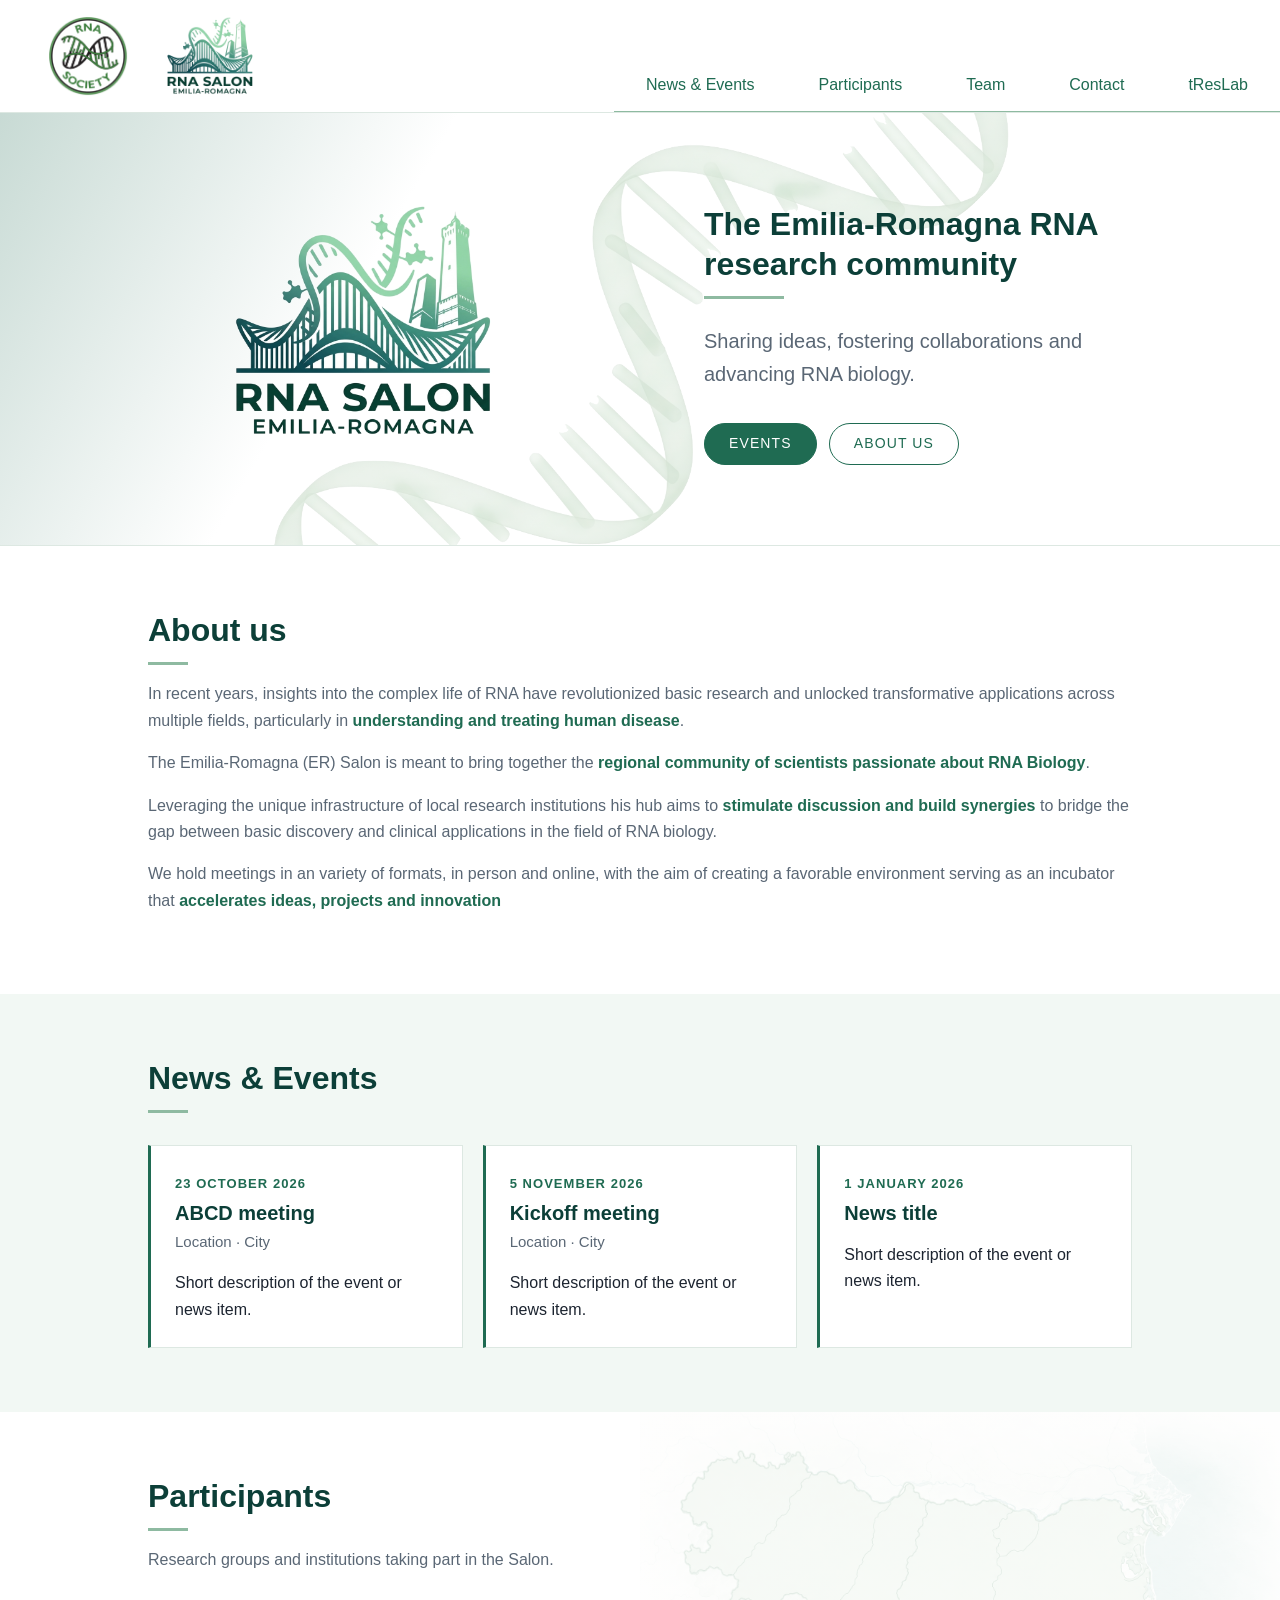
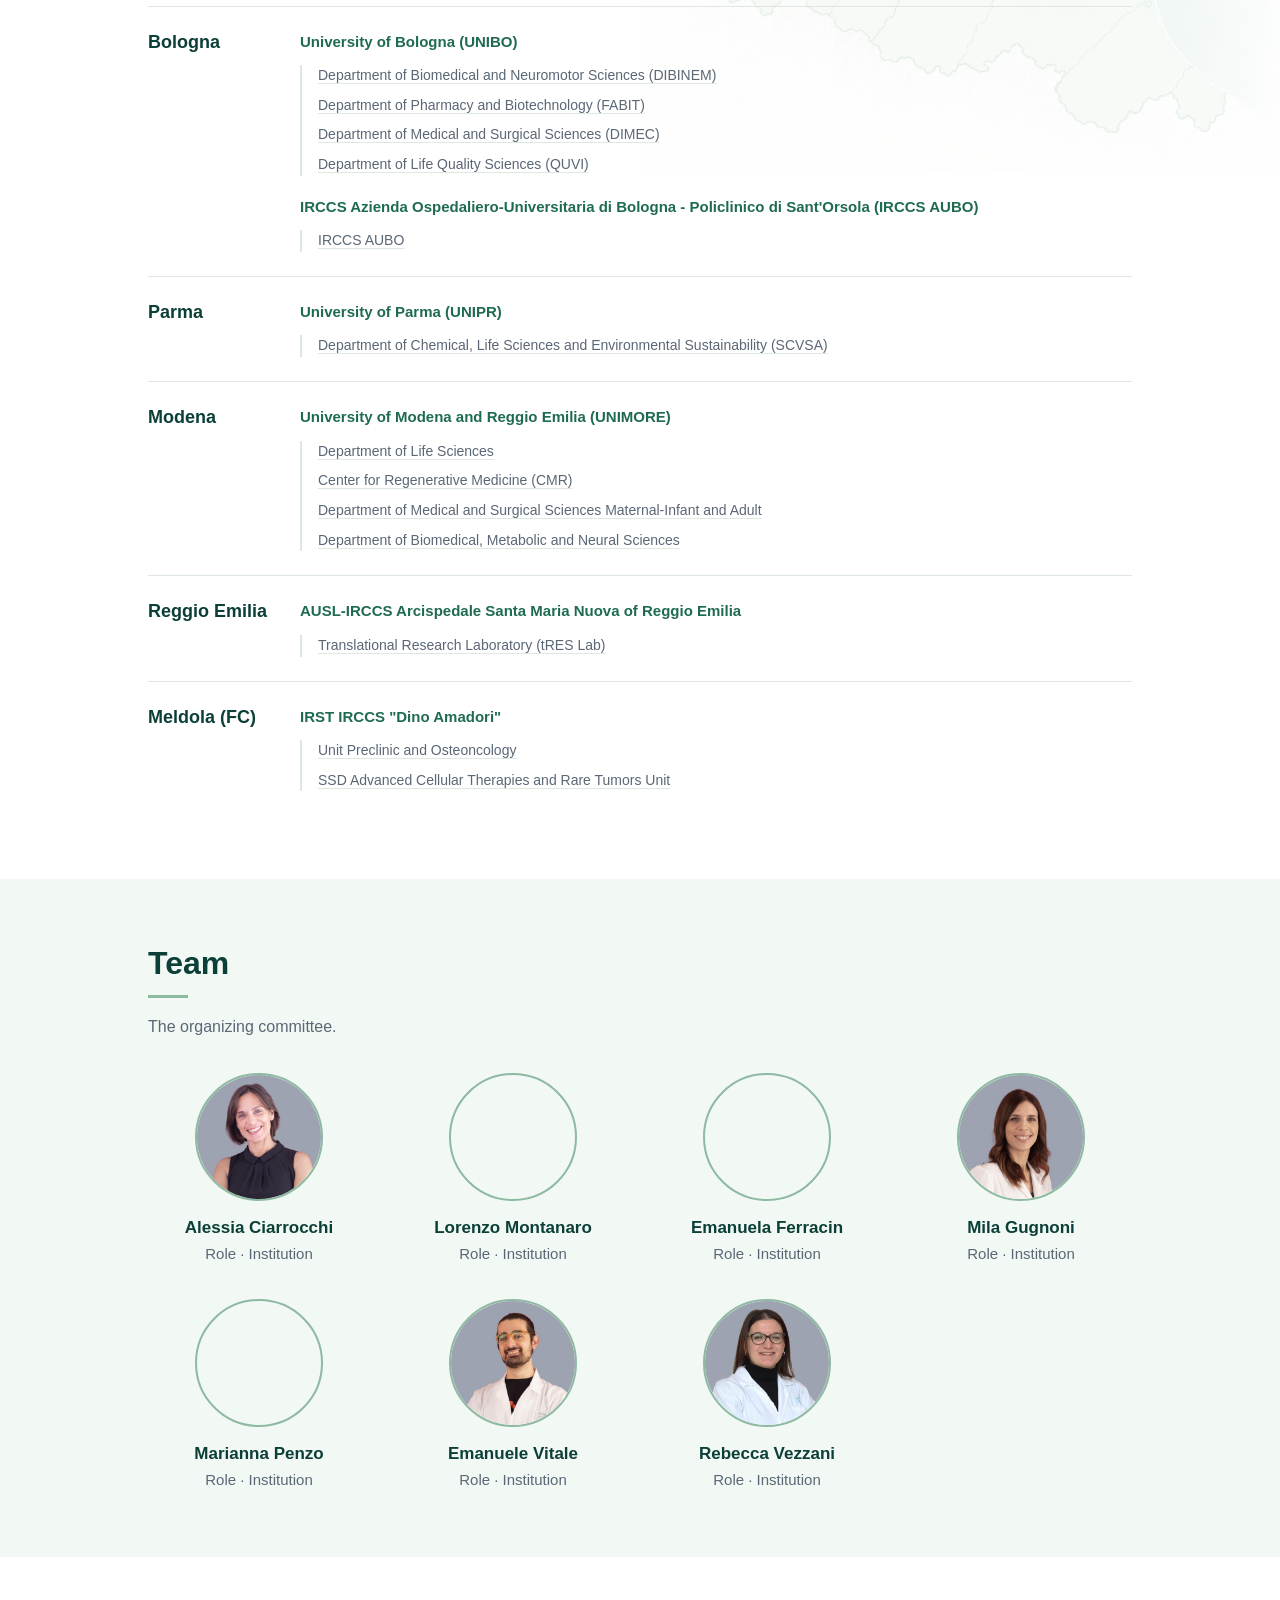
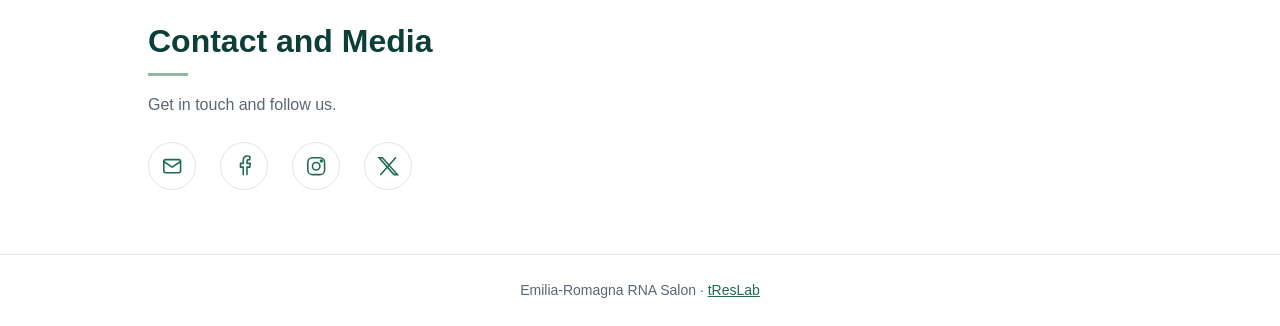
==== commit 1cf437ab: "Fix dep section" ====
--- a/emiliaromagna-rna-salon/index.html
+++ b/emiliaromagna-rna-salon/index.html
@@ -118,17 +118,22 @@
                         </h4>
 
                         <ul class="department-list">
-                            <li>Dipartimento di Scienze Biomediche e Neuromotorie (DIBINEM)</li>
-                            <li>Dipartimento di Farmacia e Biotecnologie (FABIT)</li>
-                            <li>Dipartimento di Scienze Mediche e Chirurgiche (DIMEC)</li>
-                            <li>Dipartimento di Scienze per la Qualità della Vita (QUVI)</li>
+                            <li><a class="department-link" href="https://dibinem.unibo.it/en" target="_blank" rel="noopener">Department of Biomedical and Neuromotor Sciences (DIBINEM)</a></li>
+                            <li><a class="department-link" href="https://fabit.unibo.it/en/" target="_blank" rel="noopener">Department of Pharmacy and Biotechnology (FABIT)</a></li>
+                            <li><a class="department-link" href="https://dimec.unibo.it/en" target="_blank" rel="noopener">Department of Medical and Surgical Sciences (DIMEC)</a></li>
+                            <li><a class="department-link" href="https://scienzequalitavita.unibo.it/en/" target="_blank" rel="noopener">Department of Life Quality Sciences (QUVI)</a></li>
                         </ul>
                     </div>
 
                     <div class="institution">
                         <h4 class="institution-name">
                             IRCCS Azienda Ospedaliero-Universitaria di Bologna - Policlinico di Sant'Orsola (IRCCS AUBO)
-                        </h4>
+                            <!-- IRCCS Azienda Ospedaliero-Universitaria di Bologna - Policlinico di Sant'Orsola (IRCCS AUBO) -->
+                        </h4>
+
+                        <ul class="department-list">
+                            <li><a class="department-link" href="https://www.aosp.bo.it" target="_blank" rel="noopener">IRCCS AUBO</a></li>
+                        </ul>
                     </div>
                 </div>
             </section>
@@ -145,8 +150,7 @@
 
                         <ul class="department-list">
                             <li>
-                                Dipartimento di Scienze Chimiche, della Vita e
-                                della Sostenibilità Ambientale
+                                <a class="department-link" href="https://scvsa.unipr.it/en" target="_blank" rel="noopener">Department of Chemical, Life Sciences and Environmental Sustainability (SCVSA)</a>
                             </li>
                         </ul>
                     </div>
@@ -164,15 +168,14 @@
                         </h4>
 
                         <ul class="department-list">
-                            <li>Dipartimento di Scienze della Vita</li>
-                            <li>Centro di Medicina Rigenerativa (CMR)</li>
+                            <li><a class="department-link" href="https://www.dsv.unimore.it/en" target="_blank" rel="noopener">Department of Life Sciences</a></li>
+                            <li><a class="department-link" href="https://www.cmr.unimore.it/en" target="_blank" rel="noopener">Center for Regenerative Medicine (CMR)</a></li>
                             <li>
-                                Dipartimento di Scienze Mediche e Chirurgiche
-                                Materno-Infantili e dell'Adulto
+                                <a class="department-link" href="https://smechimai.unimore.it/en" target="_blank" rel="noopener">Department of Medical and Surgical Sciences
+                                Maternal-Infant and Adult</a> <!-- nella versione italiana: Materno-Infantili e dell'Adulto, ma non in inglese -->
                             </li>
                             <li>
-                                Dipartimento di Scienze Biomediche,
-                                Metaboliche e Neuroscienze
+                                <a class="department-link" href="https://bmn.unimore.it/en" target="_blank" rel="noopener">Department of Biomedical, Metabolic and Neural Sciences</a>
                             </li>
                         </ul>
                     </div>
@@ -186,11 +189,11 @@
                 <div class="city-institutions">
                     <div class="institution">
                         <h4 class="institution-name">
-                            AUSL-IRCCS Arcispedale Santa Maria Nuova di Reggio Emilia
-                        </h4>
-
-                        <ul class="department-list">
-                            <li>Laboratorio di Ricerca Traslazionale</li>
+                            AUSL-IRCCS Arcispedale Santa Maria Nuova of Reggio Emilia
+                        </h4>
+
+                        <ul class="department-list">
+                            <li><a class="department-link" href="https://www.ausl.re.it/tRES_Lab" target="_blank" rel="noopener">Translational Research Laboratory (tRES Lab)</a></li>
                         </ul>
                     </div>
                 </div>
@@ -198,7 +201,7 @@
 
             <!-- Meldola -->
             <section class="participant-city">
-                <h3 class="city-name">Meldola</h3>
+                <h3 class="city-name">Meldola (FC)</h3>
 
                 <div class="city-institutions">
                     <div class="institution">
@@ -207,8 +210,9 @@
                         </h4>
 
                         <ul class="department-list">
-                            <li>Unit Preclinic and Osteoncology</li>
-                            <li>SSD Terapie cellulari avanzate e Tumori rari</li>
+                            <li><a class="department-link" href="https://www.irst.emr.it/it/listituto/organizzazione/dipartimenti-aree-programma-per-innovazione-e-la-ricerca/dipartimento-oncologia-ed-ematologia-clinica-e-sperimentale/unit-preclinic-and-osteoncology" target="_blank" rel="noopener">Unit Preclinic and Osteoncology</a></li>
+                            <li><a class="department-link" href="https://www.irst.emr.it/it/listituto/organizzazione/dipartimenti-aree-programma-per-innovazione-e-la-ricerca/dipartimento-oncologia-ed-ematologia-clinica-e-sperimentale/ssd-terapie-cellulari-avanzate-e-tumori-rari" target="_blank" rel="noopener">SSD Advanced Cellular Therapies and Rare Tumors Unit</a></li>
+                            <!-- <li>SSD Terapie cellulari avanzate e Tumori rari</li> -->
                         </ul>
                     </div>
                 </div>
--- a/emiliaromagna-rna-salon/style.css
+++ b/emiliaromagna-rna-salon/style.css
@@ -318,6 +318,35 @@
     line-height: 1.55;
 }
 
+.salon .department-link {
+    color: inherit;
+    text-decoration: underline;
+    text-decoration-color: var(--color-border);
+    text-decoration-thickness: 1px;
+    text-underline-offset: 0.2em;
+
+    transition:
+        color 200ms ease,
+        text-decoration-color 200ms ease;
+}
+
+.salon .department-link:hover {
+    color: var(--color-accent);
+    text-decoration-color: var(--color-accent);
+}
+
+.department-link:focus-visible {
+    outline: 2px solid var(--color-accent);
+    outline-offset: 2px;
+    border-radius: 2px;
+}
+
+@media (prefers-reduced-motion: reduce) {
+    .department-link {
+        transition: none;
+    }
+}
+
 /* ==========================================================
    RESPONSIVE
    ========================================================== */
@@ -339,14 +368,14 @@
 /* Team */
 .team-grid {
     display: grid;
-    grid-template-columns: repeat(auto-fill, minmax(12rem, 1fr));
-    gap: 2rem;
+    grid-template-columns: repeat(2, minmax(0, 1fr));
+    gap: 2rem 1rem;
     text-align: center;
 }
 
 .member-photo {
-    width: 8rem;
-    height: 8rem;
+    width: 6rem;
+    height: 6rem;
     margin: 0 auto 1rem;
     border-radius: 50%;
     background-color: var(--color-surface);
@@ -375,6 +404,22 @@
     font-size: 0.9375rem;
 }
 
+/* Tablet e desktop */
+@media (min-width: 40rem) {
+    .team-grid {
+        grid-template-columns: repeat(
+            auto-fit,
+            minmax(12rem, 1fr)
+        );
+        gap: 2rem;
+    }
+
+    .member-photo {
+        width: 8rem;
+        height: 8rem;
+    }
+}
+
 /* Contact */
 .contact-links {
     display: flex;
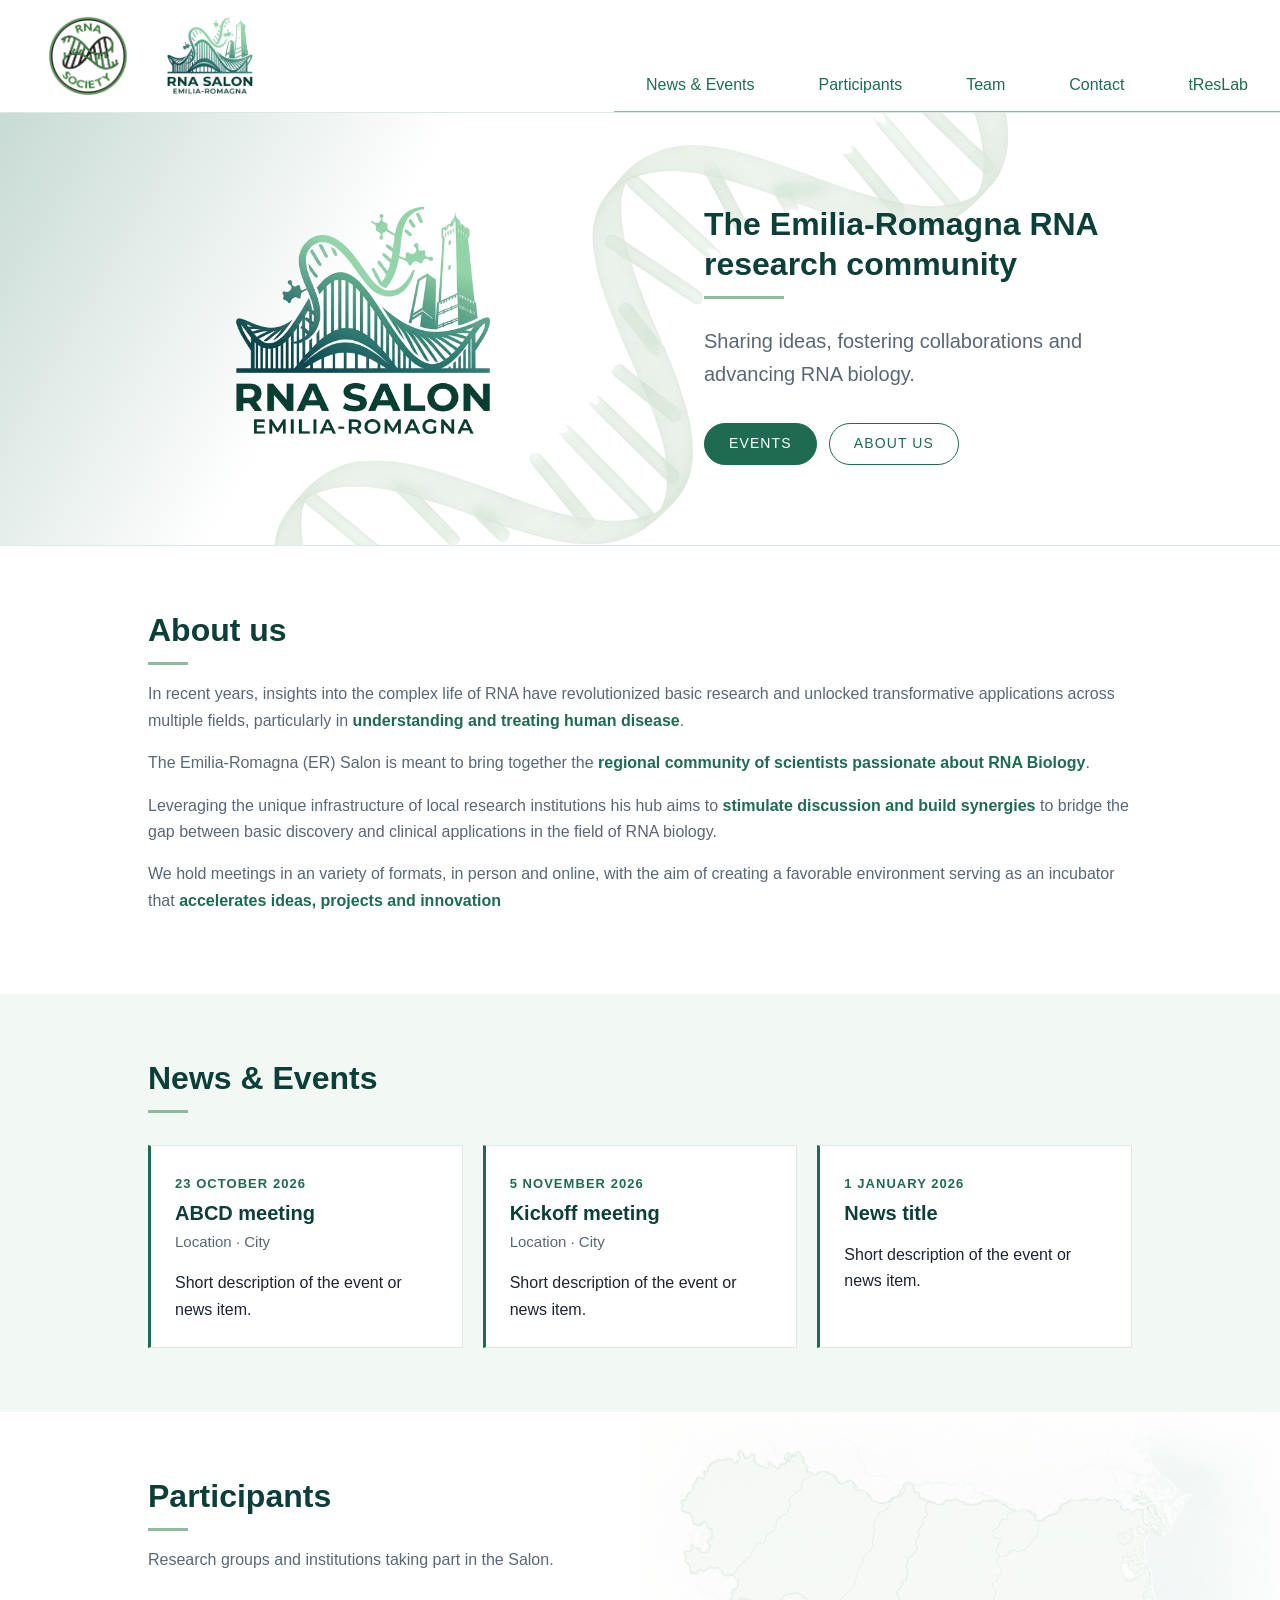
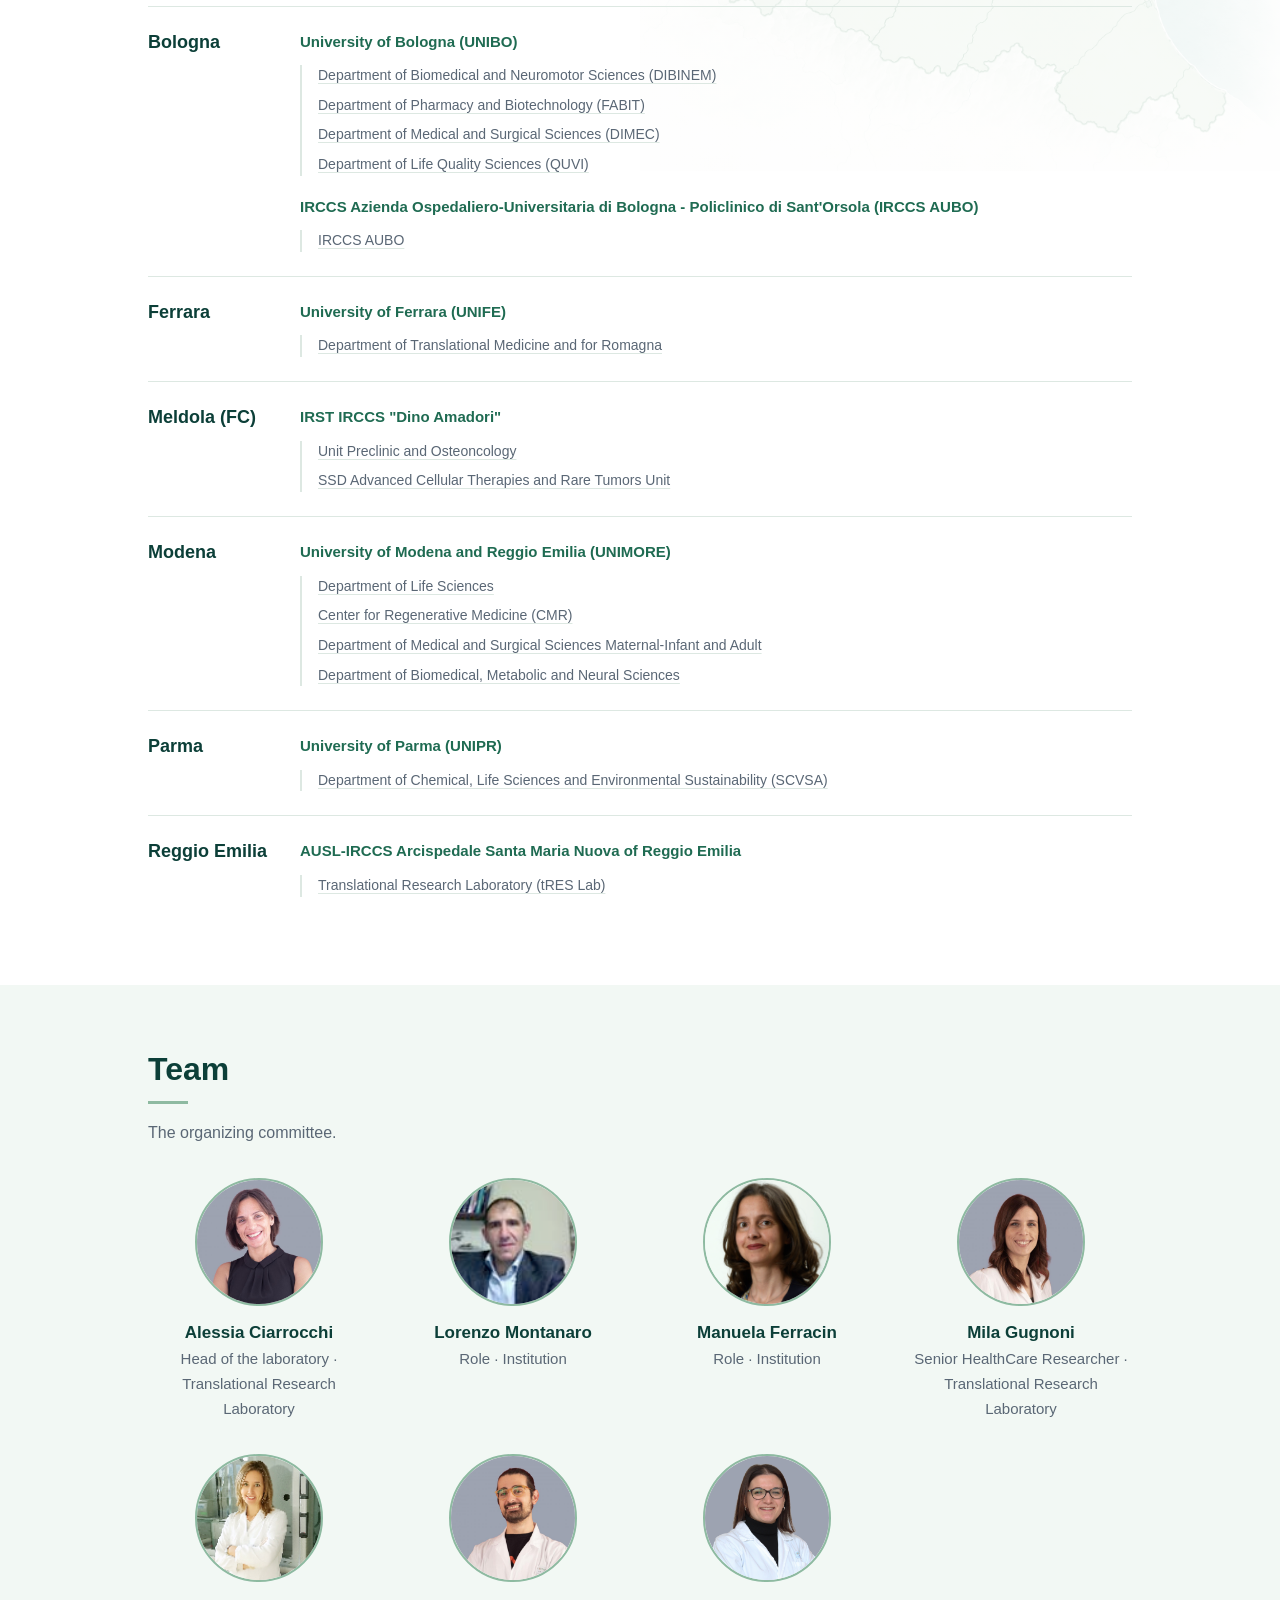
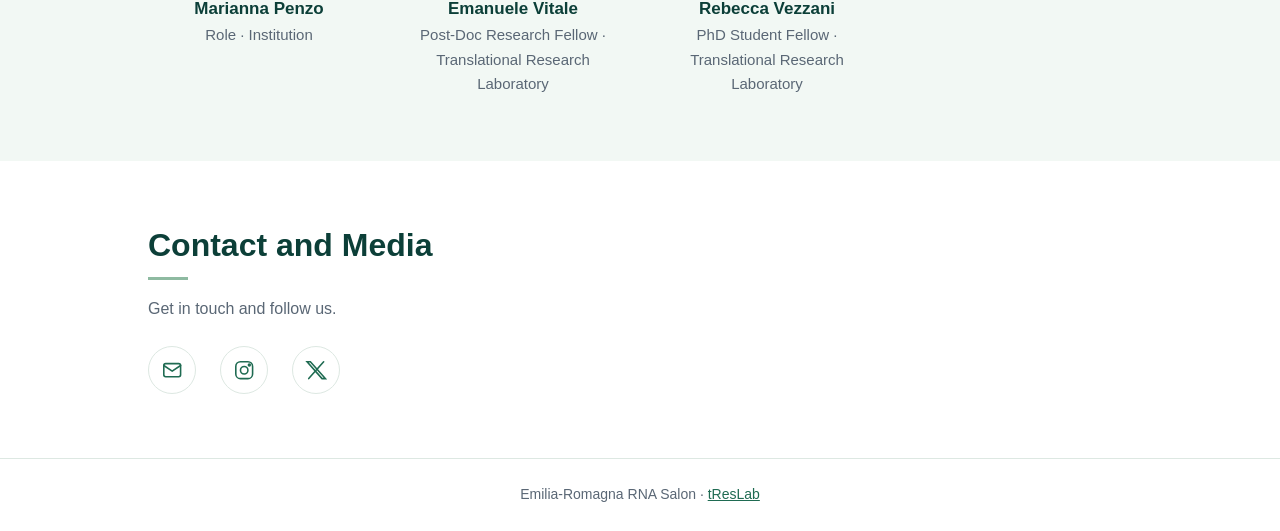
==== commit aaf2a886: "Aggiunta informazioni e contenuti" ====
--- a/emiliaromagna-rna-salon/index.html
+++ b/emiliaromagna-rna-salon/index.html
@@ -138,20 +138,39 @@
                 </div>
             </section>
 
-            <!-- Parma -->
-            <section class="participant-city">
-                <h3 class="city-name">Parma</h3>
-
-                <div class="city-institutions">
-                    <div class="institution">
-                        <h4 class="institution-name">
-                            University of Parma (UNIPR)
+            <!-- Ferrara -->
+            <section class="participant-city">
+                <h3 class="city-name">Ferrara</h3>
+
+                <div class="city-institutions">
+                    <div class="institution">
+                        <h4 class="institution-name">
+                            University of Ferrara (UNIFE)
                         </h4>
 
                         <ul class="department-list">
                             <li>
-                                <a class="department-link" href="https://scvsa.unipr.it/en" target="_blank" rel="noopener">Department of Chemical, Life Sciences and Environmental Sustainability (SCVSA)</a>
+                                <a class="department-link" href="https://mtr.unife.it/it" target="_blank" rel="noopener">Department of Translational Medicine and for Romagna</a>
                             </li>
+                        </ul>
+                    </div>
+                </div>
+            </section>
+
+            <!-- Meldola -->
+            <section class="participant-city">
+                <h3 class="city-name">Meldola (FC)</h3>
+
+                <div class="city-institutions">
+                    <div class="institution">
+                        <h4 class="institution-name">
+                            IRST IRCCS "Dino Amadori"
+                        </h4>
+
+                        <ul class="department-list">
+                            <li><a class="department-link" href="https://www.irst.emr.it/it/listituto/organizzazione/dipartimenti-aree-programma-per-innovazione-e-la-ricerca/dipartimento-oncologia-ed-ematologia-clinica-e-sperimentale/unit-preclinic-and-osteoncology" target="_blank" rel="noopener">Unit Preclinic and Osteoncology</a></li>
+                            <li><a class="department-link" href="https://www.irst.emr.it/it/listituto/organizzazione/dipartimenti-aree-programma-per-innovazione-e-la-ricerca/dipartimento-oncologia-ed-ematologia-clinica-e-sperimentale/ssd-terapie-cellulari-avanzate-e-tumori-rari" target="_blank" rel="noopener">SSD Advanced Cellular Therapies and Rare Tumors Unit</a></li>
+                            <!-- <li>SSD Terapie cellulari avanzate e Tumori rari</li> -->
                         </ul>
                     </div>
                 </div>
@@ -182,6 +201,25 @@
                 </div>
             </section>
 
+            <!-- Parma -->
+            <section class="participant-city">
+                <h3 class="city-name">Parma</h3>
+
+                <div class="city-institutions">
+                    <div class="institution">
+                        <h4 class="institution-name">
+                            University of Parma (UNIPR)
+                        </h4>
+
+                        <ul class="department-list">
+                            <li>
+                                <a class="department-link" href="https://scvsa.unipr.it/en" target="_blank" rel="noopener">Department of Chemical, Life Sciences and Environmental Sustainability (SCVSA)</a>
+                            </li>
+                        </ul>
+                    </div>
+                </div>
+            </section>
+
             <!-- Reggio Emilia -->
             <section class="participant-city">
                 <h3 class="city-name">Reggio Emilia</h3>
@@ -199,24 +237,7 @@
                 </div>
             </section>
 
-            <!-- Meldola -->
-            <section class="participant-city">
-                <h3 class="city-name">Meldola (FC)</h3>
-
-                <div class="city-institutions">
-                    <div class="institution">
-                        <h4 class="institution-name">
-                            IRST IRCCS "Dino Amadori"
-                        </h4>
-
-                        <ul class="department-list">
-                            <li><a class="department-link" href="https://www.irst.emr.it/it/listituto/organizzazione/dipartimenti-aree-programma-per-innovazione-e-la-ricerca/dipartimento-oncologia-ed-ematologia-clinica-e-sperimentale/unit-preclinic-and-osteoncology" target="_blank" rel="noopener">Unit Preclinic and Osteoncology</a></li>
-                            <li><a class="department-link" href="https://www.irst.emr.it/it/listituto/organizzazione/dipartimenti-aree-programma-per-innovazione-e-la-ricerca/dipartimento-oncologia-ed-ematologia-clinica-e-sperimentale/ssd-terapie-cellulari-avanzate-e-tumori-rari" target="_blank" rel="noopener">SSD Advanced Cellular Therapies and Rare Tumors Unit</a></li>
-                            <!-- <li>SSD Terapie cellulari avanzate e Tumori rari</li> -->
-                        </ul>
-                    </div>
-                </div>
-            </section>
+            
 
         </div>
     </div>
@@ -233,16 +254,20 @@
                             <img src="./images/AlessiaCiarrocchi.jpg" alt="Alessia Ciarrocchi">
                         </div>
                         <h3 class="member-name">Alessia Ciarrocchi</h3>
-                        <p class="member-role">Role &middot; Institution</p>
-                    </li>
-                    <li class="member">
-                        <div class="member-photo" aria-hidden="true"></div>
+                        <p class="member-role">Head of the laboratory &middot; Translational Research Laboratory</p>
+                    </li>
+                    <li class="member">
+                        <div class="member-photo" aria-hidden="true">
+                            <img src="./images/LorenzoMontanaro.png" alt="Lorenzo Montanaro">
+                        </div>
                         <h3 class="member-name">Lorenzo Montanaro</h3>
                         <p class="member-role">Role &middot; Institution</p>
                     </li>
                     <li class="member">
-                        <div class="member-photo" aria-hidden="true"></div>
-                        <h3 class="member-name">Emanuela Ferracin</h3>
+                        <div class="member-photo" aria-hidden="true">
+                            <img src="./images/ManuelaFerracin.png" alt="Manuela Ferracin">
+                        </div>
+                        <h3 class="member-name">Manuela Ferracin</h3>
                         <p class="member-role">Role &middot; Institution</p>
                     </li>
                     <li class="member">
@@ -250,10 +275,12 @@
                             <img src="./images/MilaGugnoni.jpg" alt="Mila Gugnoni">
                         </div>
                         <h3 class="member-name">Mila Gugnoni</h3>
-                        <p class="member-role">Role &middot; Institution</p>
-                    </li>
-                    <li class="member">
-                        <div class="member-photo" aria-hidden="true"></div>
+                        <p class="member-role">Senior HealthCare Researcher &middot; Translational Research Laboratory</p>
+                    </li>
+                    <li class="member">
+                        <div class="member-photo" aria-hidden="true">
+                            <img src="./images/MariannaPenzo.png" alt="Marianna Penzo">
+                        </div>
                         <h3 class="member-name">Marianna Penzo</h3>
                         <p class="member-role">Role &middot; Institution</p>
                     </li>
@@ -262,14 +289,14 @@
                             <img src="./images/EmanueleVitale.jpg" alt="Emanuele Vitale">
                         </div>
                         <h3 class="member-name">Emanuele Vitale</h3>
-                        <p class="member-role">Role &middot; Institution</p>
+                        <p class="member-role">Post-Doc Research Fellow &middot; Translational Research Laboratory</p>
                     </li>
                     <li class="member">
                         <div class="member-photo" aria-hidden="true">
                             <img src="./images/RebeccaVezzani.jpg" alt="Rebecca Vezzani">
                         </div>
                         <h3 class="member-name">Rebecca Vezzani</h3>
-                        <p class="member-role">Role &middot; Institution</p>
+                        <p class="member-role">PhD Student Fellow &middot; Translational Research Laboratory</p>
                     </li>
                 </ul>
             </div>
@@ -283,7 +310,7 @@
 
                 <div class="contact-links">
                     <!-- Email -->
-                    <a href="mailto:info@example.com"
+                    <a href="mailto:rnasalon.emiliaromagna+sito@gmail.com"
                     aria-label="Send us an email">
                         <svg viewBox="0 0 24 24" aria-hidden="true">
                             <rect x="3" y="5" width="18" height="14" rx="2"/>
@@ -291,21 +318,8 @@
                         </svg>
                     </a>
 
-                    <!-- Facebook -->
-                    <a href="https://www.facebook.com/"
-                    target="_blank"
-                    rel="noopener noreferrer"
-                    aria-label="Facebook (opens in a new tab)">
-                        <svg viewBox="0 0 24 24" aria-hidden="true">
-                            <path d="M15 21v-8h3l.5-4H15V7
-                                    c0-1.2.4-2 2-2h1V1.4
-                                    C17.5 1.1 16.5 1 15.5 1
-                                    12.5 1 11 2.8 11 6v3H8v4h3v8"/>
-                        </svg>
-                    </a>
-
                     <!-- Instagram -->
-                    <a href="https://www.instagram.com/"
+                    <a href="https://www.instagram.com/rnasalon_emiliaromagna"
                     target="_blank"
                     rel="noopener noreferrer"
                     aria-label="Instagram (opens in a new tab)">
@@ -317,7 +331,7 @@
                     </a>
 
                     <!-- X -->
-                    <a href="https://x.com/"
+                    <a href="https://x.com/RnaSalonER"
                     target="_blank"
                     rel="noopener noreferrer"
                     aria-label="X (opens in a new tab)">
--- a/emiliaromagna-rna-salon/style.css
+++ b/emiliaromagna-rna-salon/style.css
@@ -319,7 +319,7 @@
 }
 
 .salon .department-link {
-    color: inherit;
+    color: var(--color-muted);
     text-decoration: underline;
     text-decoration-color: var(--color-border);
     text-decoration-thickness: 1px;
@@ -496,4 +496,4 @@
         font-size: 2rem;
     }
 
-}
+}
